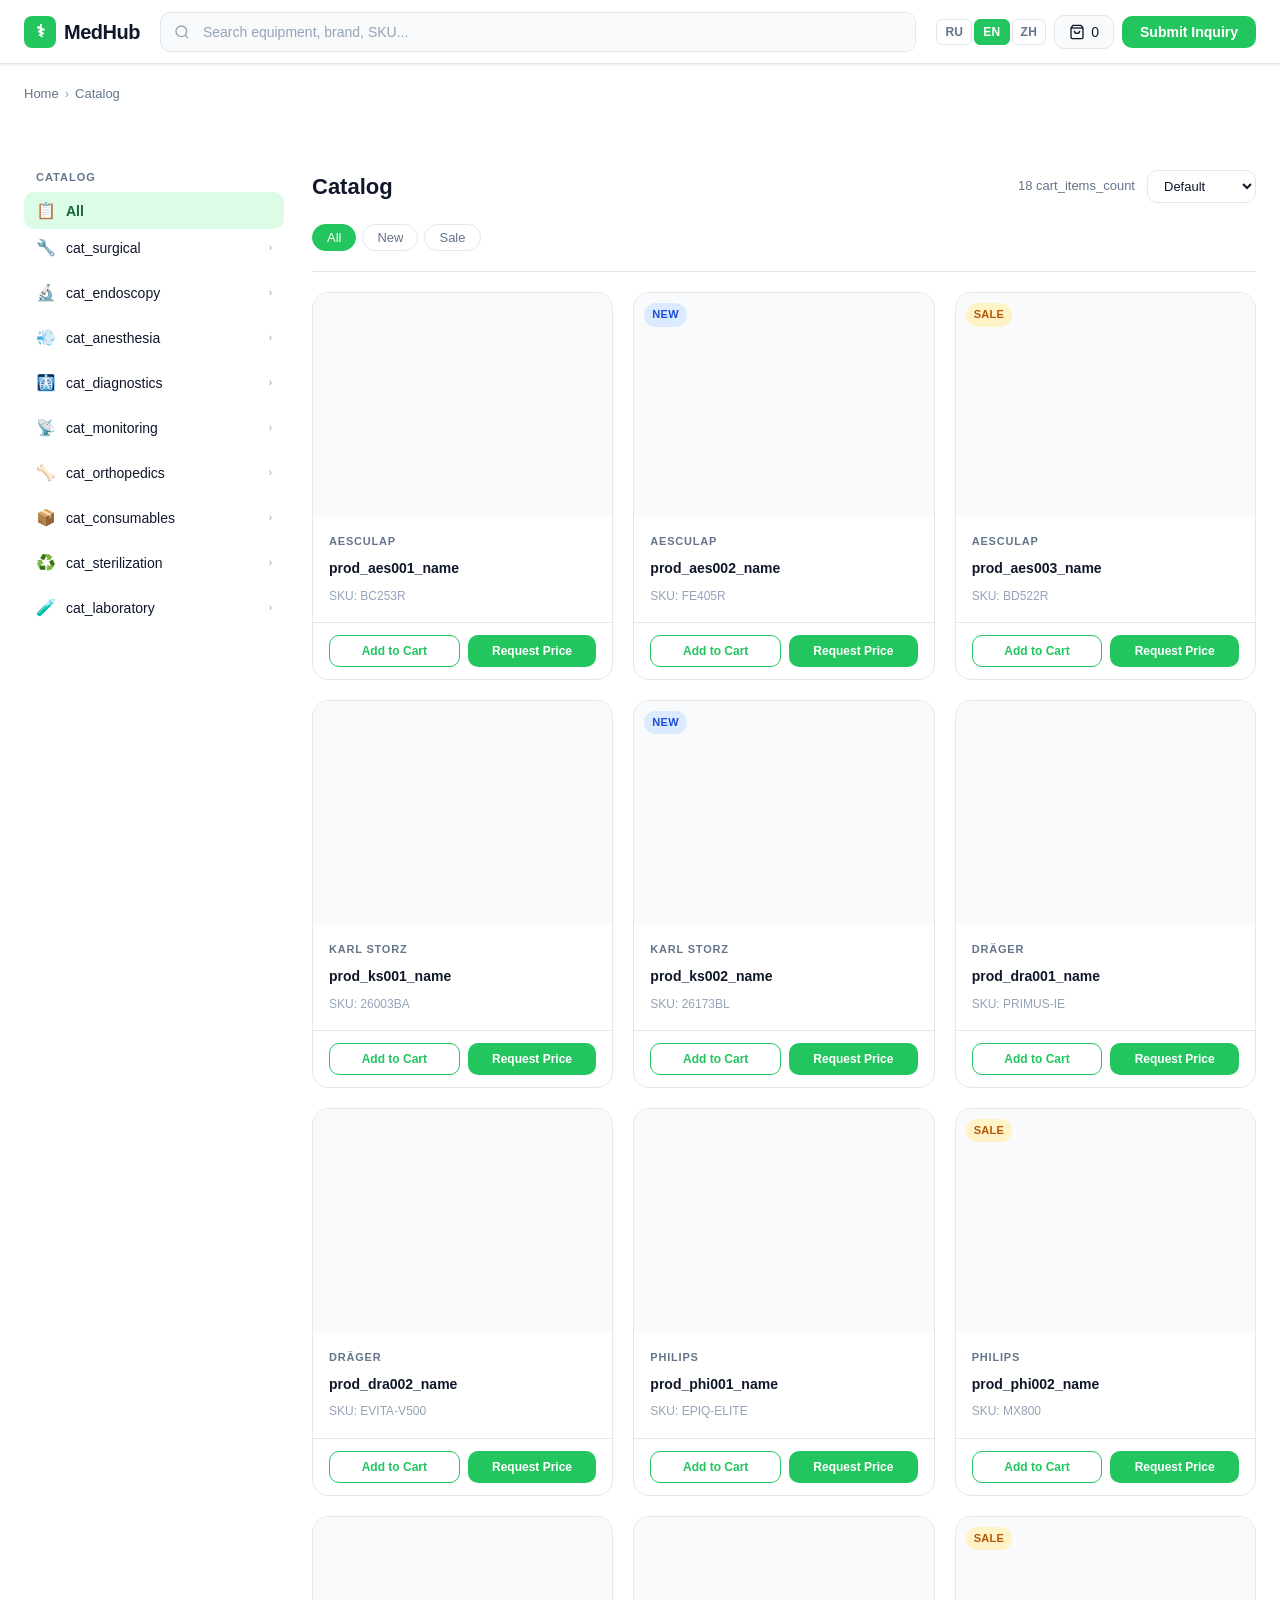
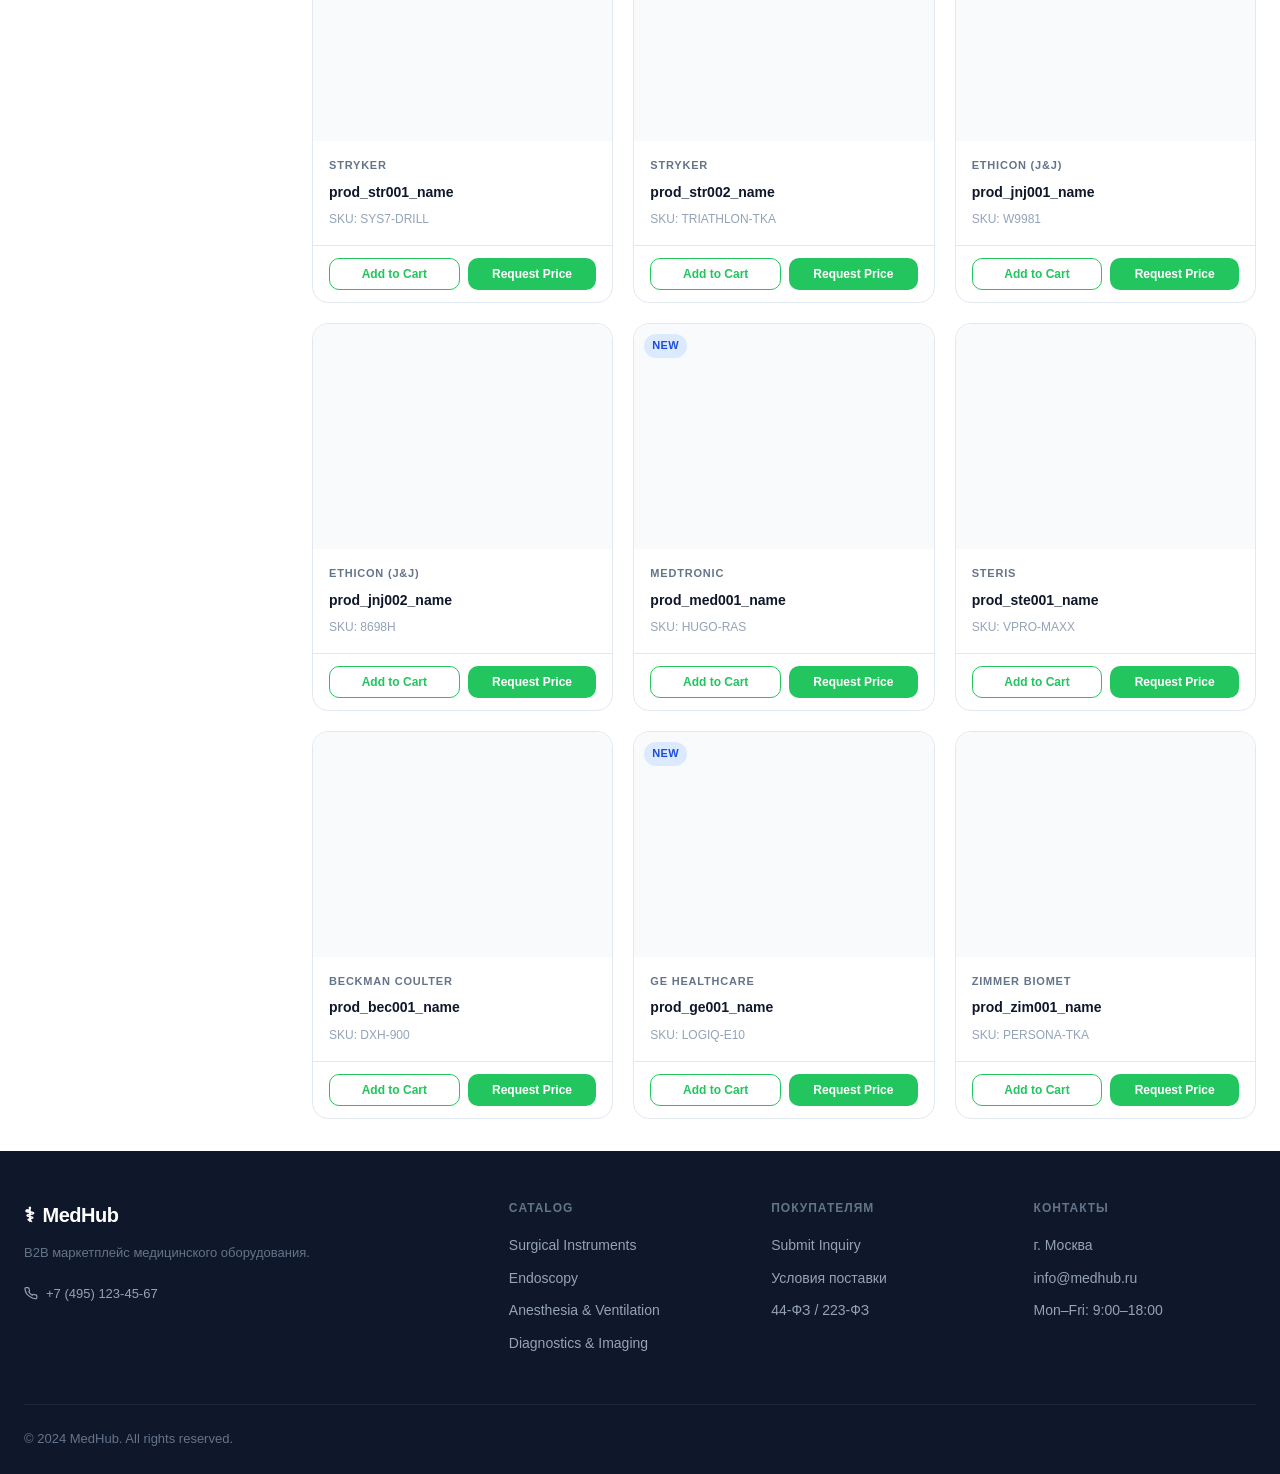
==== catalog.html @ f4dc8284 "MedHub v2" ====
<!DOCTYPE html>
<html lang="ru">
<head>
  <meta charset="UTF-8">
  <meta name="viewport" content="width=device-width, initial-scale=1.0">
  <title>Каталог медицинского оборудования — MedHub</title>
  <meta name="description" content="Полный каталог медицинского оборудования: хирургические инструменты, эндоскопы, аппараты ИВЛ, УЗИ, мониторы пациента. Бренды: Aesculap, Karl Storz, Philips, Dräger, Stryker.">
  <link rel="canonical" href="https://medhub.ru/catalog">
  <link rel="stylesheet" href="assets/css/main.css">
</head>
<body>

<!-- HEADER -->
<header class="header">
  <div class="header__inner">
    <a href="index.html" class="header__logo">
      <div class="header__logo-icon">⚕</div>
      MedHub
    </a>
    <div class="header__search">
      <svg class="header__search-icon" width="16" height="16" fill="none" stroke="currentColor" stroke-width="2" viewBox="0 0 24 24"><circle cx="11" cy="11" r="8"/><path d="m21 21-4.35-4.35"/></svg>
      <input class="header__search-input" type="search" id="catalog-search" data-i18n-placeholder="search_placeholder" placeholder="Поиск оборудования, бренда, артикула..." aria-label="Search">
    </div>
    <div class="header__actions">
      <div class="header__lang-switcher">
        <button class="lang-btn active" data-lang="ru">RU</button>
        <button class="lang-btn" data-lang="en">EN</button>
        <button class="lang-btn" data-lang="zh">ZH</button>
      </div>
      <button class="header__cart-btn" onclick="location.href='cart.html'">
        <svg width="16" height="16" fill="none" stroke="currentColor" stroke-width="2" viewBox="0 0 24 24"><path d="M6 2 3 6v14a2 2 0 0 0 2 2h14a2 2 0 0 0 2-2V6l-3-4z"/><line x1="3" x2="21" y1="6" y2="6"/><path d="M16 10a4 4 0 0 1-8 0"/></svg>
        <span class="cart-count-label">0</span>
        <span class="cart-badge hidden">0</span>
      </button>
      <button class="header__inquiry-btn" data-i18n="btn_inquiry" onclick="location.href='cart.html'">Оставить заявку</button>
    </div>
  </div>
</header>

<!-- BREADCRUMB -->
<div class="container" style="padding-top:20px;">
  <div class="product-page__breadcrumb">
    <a href="index.html" data-i18n="nav_home">Главная</a>
    <span class="product-page__breadcrumb-sep">›</span>
    <span id="breadcrumb-cat" data-i18n="nav_catalog">Каталог</span>
    <span class="product-page__breadcrumb-sep" id="breadcrumb-sub-sep" style="display:none;">›</span>
    <span id="breadcrumb-sub" style="display:none;"></span>
  </div>
</div>

<!-- CATALOG LAYOUT -->
<div class="container">
  <div class="catalog-layout">

    <!-- SIDEBAR -->
    <aside class="sidebar" aria-label="Categories">
      <div class="sidebar__section">
        <div class="sidebar__heading" data-i18n="nav_catalog">Каталог</div>
        <button class="sidebar__cat" data-cat="" id="sidebar-all">
          <div class="sidebar__cat-left">
            <span class="sidebar__cat-icon">📋</span>
            <span data-i18n="filter_all">Все</span>
          </div>
        </button>
        <div id="sidebar-cats"><!-- rendered by JS --></div>
      </div>
    </aside>

    <!-- MAIN CONTENT -->
    <main class="catalog-main">
      <div class="catalog-toolbar">
        <h1 class="catalog-toolbar__title" id="catalog-title" data-i18n="nav_catalog">Каталог</h1>
        <span class="catalog-toolbar__count" id="catalog-count"></span>
        <select class="sort-select" id="sort-select" aria-label="Sort">
          <option value="" data-i18n="sort_default">По умолчанию</option>
          <option value="name_asc" data-i18n="sort_name_asc">По названию А–Я</option>
          <option value="name_desc" data-i18n="sort_name_desc">По названию Я–А</option>
          <option value="brand" data-i18n="sort_brand">По бренду</option>
        </select>
      </div>

      <div class="catalog-filters" id="catalog-filters">
        <button class="filter-chip active" data-filter="" data-i18n="filter_all">Все</button>
        <button class="filter-chip" data-filter="isNew" data-i18n="filter_new">Новинки</button>
        <button class="filter-chip" data-filter="isSale" data-i18n="filter_sale">Акции</button>
      </div>

      <div class="product-grid" id="product-grid">
        <!-- rendered by JS -->
      </div>

      <div id="empty-state" class="hidden" style="text-align:center;padding:60px 20px;">
        <div style="font-size:48px;margin-bottom:16px;">🔍</div>
        <div style="font-size:18px;font-weight:700;margin-bottom:8px;">Ничего не найдено</div>
        <div style="color:var(--color-text-muted);">Попробуйте изменить фильтры или поисковый запрос</div>
      </div>
    </main>
  </div>
</div>

<!-- FOOTER -->
<footer class="footer">
  <div class="container">
    <div class="footer__inner">
      <div>
        <div class="footer__brand"><span>⚕</span> MedHub</div>
        <div class="footer__brand-desc">B2B маркетплейс медицинского оборудования.</div>
        <div class="footer__contact">
          <svg width="14" height="14" fill="none" stroke="currentColor" stroke-width="2" viewBox="0 0 24 24"><path d="M22 16.92v3a2 2 0 0 1-2.18 2 19.79 19.79 0 0 1-8.63-3.07A19.5 19.5 0 0 1 4.69 13.5a19.79 19.79 0 0 1-3.07-8.67A2 2 0 0 1 3.6 2.7h3a2 2 0 0 1 2 1.72 12.84 12.84 0 0 0 .7 2.81 2 2 0 0 1-.45 2.11L8.09 9.91a16 16 0 0 0 6 6l.85-.85a2 2 0 0 1 2.11-.45 12.84 12.84 0 0 0 2.81.7A2 2 0 0 1 22 16.92z"/></svg>
          <a href="tel:+74951234567">+7 (495) 123-45-67</a>
        </div>
      </div>
      <div>
        <div class="footer__col-title" data-i18n="footer_catalog">Каталог</div>
        <a href="catalog.html?category=surgical-instruments" class="footer__link" data-i18n="cat_surgical">Хирургические инструменты</a>
        <a href="catalog.html?category=endoscopy" class="footer__link" data-i18n="cat_endoscopy">Эндоскопия</a>
        <a href="catalog.html?category=anesthesia" class="footer__link" data-i18n="cat_anesthesia">Анестезия и ИВЛ</a>
        <a href="catalog.html?category=diagnostics" class="footer__link" data-i18n="cat_diagnostics">Диагностика</a>
      </div>
      <div>
        <div class="footer__col-title">Покупателям</div>
        <a href="cart.html" class="footer__link" data-i18n="btn_inquiry">Оставить заявку</a>
        <a href="#" class="footer__link">Условия поставки</a>
        <a href="#" class="footer__link">44-ФЗ / 223-ФЗ</a>
      </div>
      <div>
        <div class="footer__col-title">Контакты</div>
        <div class="footer__link">г. Москва</div>
        <div class="footer__link">info@medhub.ru</div>
        <div class="footer__link" data-i18n="footer_schedule">Пн–Пт: 9:00–18:00</div>
      </div>
    </div>
    <div class="footer__bottom">
      <span data-i18n="footer_company">© 2024 MedHub. Все права защищены.</span>
    </div>
  </div>
</footer>

<script src="assets/js/i18n.js"></script>
<script src="assets/js/cart.js"></script>
<script src="assets/js/data.js"></script>
<script src="assets/js/main.js"></script>
<script>
(async function() {
  await MedData.init();

  const params = new URLSearchParams(location.search);
  let activeCategory = params.get('category') || '';
  let activeSubcategory = params.get('subcategory') || '';
  let activeFilter = '';
  let activeSort = '';
  let searchQuery = params.get('search') || '';

  // Pre-fill search
  const searchInput = document.getElementById('catalog-search');
  if (searchQuery) searchInput.value = searchQuery;

  // Build sidebar
  function buildSidebar() {
    const cats = MedData.getCategories();
    const allBtn = document.getElementById('sidebar-all');
    allBtn.classList.toggle('active', !activeCategory);
    allBtn.onclick = () => { activeCategory = ''; activeSubcategory = ''; updateURL(); render(); buildSidebar(); };

    document.getElementById('sidebar-cats').innerHTML = cats.map(cat => {
      const isOpen = cat.slug === activeCategory;
      return `
        <div class="sidebar__section">
          <button class="sidebar__cat ${isOpen ? 'open active' : ''}" data-cat="${cat.slug}" onclick="toggleCat('${cat.slug}')">
            <div class="sidebar__cat-left">
              <span class="sidebar__cat-icon">${cat.icon}</span>
              <span>${I18n.t(cat.nameKey)}</span>
            </div>
            <span class="sidebar__cat-arrow">›</span>
          </button>
          <div class="sidebar__subcats ${isOpen ? 'open' : ''}">
            ${cat.subcategories.map(sub => `
              <button class="sidebar__subcat ${sub.slug === activeSubcategory ? 'active' : ''}"
                onclick="selectSubcat('${cat.slug}', '${sub.slug}')">
                ${I18n.t(sub.nameKey)}
              </button>
            `).join('')}
          </div>
        </div>`;
    }).join('');
  }

  window.toggleCat = function(catSlug) {
    if (activeCategory === catSlug) {
      activeCategory = '';
      activeSubcategory = '';
    } else {
      activeCategory = catSlug;
      activeSubcategory = '';
    }
    updateURL();
    render();
    buildSidebar();
    updateBreadcrumb();
  };

  window.selectSubcat = function(catSlug, subSlug) {
    activeCategory = catSlug;
    activeSubcategory = subSlug;
    updateURL();
    render();
    buildSidebar();
    updateBreadcrumb();
  };

  function updateURL() {
    const p = new URLSearchParams();
    if (activeCategory) p.set('category', activeCategory);
    if (activeSubcategory) p.set('subcategory', activeSubcategory);
    if (searchQuery) p.set('search', searchQuery);
    history.replaceState(null, '', `catalog.html${p.toString() ? '?' + p.toString() : ''}`);
  }

  function updateBreadcrumb() {
    const catEl = document.getElementById('breadcrumb-cat');
    const subEl = document.getElementById('breadcrumb-sub');
    const subSep = document.getElementById('breadcrumb-sub-sep');
    if (activeCategory) {
      const cat = MedData.getCategoryById(activeCategory);
      catEl.textContent = cat ? I18n.t(cat.nameKey) : activeCategory;
      if (activeSubcategory) {
        const sub = cat?.subcategories.find(s => s.slug === activeSubcategory);
        subEl.textContent = sub ? I18n.t(sub.nameKey) : activeSubcategory;
        subEl.style.display = '';
        subSep.style.display = '';
      } else {
        subEl.style.display = 'none';
        subSep.style.display = 'none';
      }
    } else {
      catEl.textContent = I18n.t('nav_catalog');
      subEl.style.display = 'none';
      subSep.style.display = 'none';
    }
  }

  function render() {
    const filters = {};
    if (activeCategory) filters.category = activeCategory;
    if (activeSubcategory) filters.subcategory = activeSubcategory;
    if (activeFilter === 'isNew') filters.isNew = true;
    if (activeFilter === 'isSale') filters.isSale = true;
    if (searchQuery) filters.search = searchQuery;
    if (activeSort) filters.sort = activeSort;

    // Update toolbar title
    const titleEl = document.getElementById('catalog-title');
    if (activeCategory) {
      const cat = MedData.getCategoryById(activeCategory);
      if (activeSubcategory && cat) {
        const sub = cat.subcategories.find(s => s.slug === activeSubcategory);
        titleEl.textContent = sub ? I18n.t(sub.nameKey) : I18n.t(cat.nameKey);
      } else {
        titleEl.textContent = cat ? I18n.t(cat.nameKey) : I18n.t('nav_catalog');
      }
    } else {
      titleEl.textContent = I18n.t('nav_catalog');
    }

    const products = MedData.getProducts(filters);
    const grid = document.getElementById('product-grid');
    const empty = document.getElementById('empty-state');
    const countEl = document.getElementById('catalog-count');

    countEl.textContent = `${products.length} ${I18n.t('cart_items_count')}`;

    if (products.length === 0) {
      grid.innerHTML = '';
      empty.classList.remove('hidden');
    } else {
      empty.classList.add('hidden');
      grid.innerHTML = products.map(p => renderProductCard(p)).join('');
    }
  }

  // Filter chips
  document.getElementById('catalog-filters').addEventListener('click', e => {
    const chip = e.target.closest('.filter-chip');
    if (!chip) return;
    document.querySelectorAll('.filter-chip').forEach(c => c.classList.remove('active'));
    chip.classList.add('active');
    activeFilter = chip.dataset.filter;
    render();
  });

  // Sort
  document.getElementById('sort-select').addEventListener('change', e => {
    activeSort = e.target.value;
    render();
  });

  // Search
  searchInput.addEventListener('input', () => {
    searchQuery = searchInput.value.trim();
    updateURL();
    render();
  });

  // Re-render on lang change
  document.addEventListener('langChange', () => {
    buildSidebar();
    render();
    updateBreadcrumb();
  });

  buildSidebar();
  updateBreadcrumb();
  render();
})();
</script>
</body>
</html>
---- assets/css/main.css ----
/* ============================
   MedHub — Design System
   ============================ */

:root {
  --color-bg: #ffffff;
  --color-bg-light: #f8fafc;
  --color-bg-dark: #f1f5f9;
  --color-border: #e2e8f0;
  --color-border-dark: #cbd5e1;
  --color-text: #0f172a;
  --color-text-muted: #64748b;
  --color-text-light: #94a3b8;
  --color-primary: #22c55e;
  --color-primary-hover: #16a34a;
  --color-primary-light: #dcfce7;
  --color-primary-text: #166534;
  --color-accent: #0ea5e9;
  --color-danger: #ef4444;
  --color-warning: #f59e0b;
  --color-success: #22c55e;
  --radius-sm: 6px;
  --radius-md: 10px;
  --radius-lg: 16px;
  --radius-xl: 24px;
  --shadow-sm: 0 1px 3px rgba(0,0,0,0.06), 0 1px 2px rgba(0,0,0,0.04);
  --shadow-md: 0 4px 12px rgba(0,0,0,0.08), 0 2px 4px rgba(0,0,0,0.04);
  --shadow-lg: 0 10px 40px rgba(0,0,0,0.10), 0 4px 12px rgba(0,0,0,0.05);
  --font: -apple-system, BlinkMacSystemFont, 'Segoe UI', 'PingFang SC', 'Microsoft YaHei', sans-serif;
  --header-h: 64px;
  --sidebar-w: 260px;
  --max-w: 1280px;
  --transition: 0.18s ease;
}

*, *::before, *::after { box-sizing: border-box; margin: 0; padding: 0; }

html { scroll-behavior: smooth; }

body {
  font-family: var(--font);
  background: var(--color-bg);
  color: var(--color-text);
  font-size: 15px;
  line-height: 1.6;
  -webkit-font-smoothing: antialiased;
}

a { color: inherit; text-decoration: none; }
img { display: block; max-width: 100%; }
button { cursor: pointer; font-family: var(--font); }
input, textarea, select { font-family: var(--font); }

/* ============================
   UTILITIES
   ============================ */
.container { max-width: var(--max-w); margin: 0 auto; padding: 0 24px; }
.sr-only { position: absolute; width: 1px; height: 1px; overflow: hidden; clip: rect(0,0,0,0); }
.hidden { display: none !important; }

/* ============================
   HEADER
   ============================ */
.header {
  position: sticky;
  top: 0;
  z-index: 100;
  background: #fff;
  border-bottom: 1px solid var(--color-border);
  height: var(--header-h);
  box-shadow: var(--shadow-sm);
}
.header__inner {
  display: flex;
  align-items: center;
  gap: 20px;
  height: 100%;
  max-width: var(--max-w);
  margin: 0 auto;
  padding: 0 24px;
}
.header__logo {
  display: flex;
  align-items: center;
  gap: 8px;
  font-size: 20px;
  font-weight: 800;
  letter-spacing: -0.5px;
  color: var(--color-text);
  white-space: nowrap;
  flex-shrink: 0;
}
.header__logo-icon {
  width: 32px;
  height: 32px;
  background: var(--color-primary);
  border-radius: 8px;
  display: flex;
  align-items: center;
  justify-content: center;
  color: white;
  font-size: 17px;
}
.header__search {
  flex: 1;
  position: relative;
}
.header__search-input {
  width: 100%;
  height: 40px;
  padding: 0 16px 0 42px;
  border: 1.5px solid var(--color-border);
  border-radius: 10px;
  font-size: 14px;
  background: var(--color-bg-light);
  color: var(--color-text);
  outline: none;
  transition: border-color var(--transition), box-shadow var(--transition);
}
.header__search-input::placeholder { color: var(--color-text-light); }
.header__search-input:focus {
  border-color: var(--color-primary);
  box-shadow: 0 0 0 3px rgba(34,197,94,0.12);
  background: #fff;
}
.header__search-icon {
  position: absolute;
  left: 14px;
  top: 50%;
  transform: translateY(-50%);
  color: var(--color-text-light);
  pointer-events: none;
}
.header__actions {
  display: flex;
  align-items: center;
  gap: 8px;
  flex-shrink: 0;
}
.header__lang-switcher {
  display: flex;
  gap: 2px;
}
.lang-btn {
  padding: 5px 8px;
  border: 1px solid var(--color-border);
  border-radius: 6px;
  background: transparent;
  font-size: 12px;
  font-weight: 600;
  color: var(--color-text-muted);
  transition: all var(--transition);
  letter-spacing: 0.3px;
}
.lang-btn:hover { border-color: var(--color-primary); color: var(--color-primary); }
.lang-btn.active {
  background: var(--color-primary);
  border-color: var(--color-primary);
  color: #fff;
}
.header__cart-btn {
  position: relative;
  display: flex;
  align-items: center;
  gap: 6px;
  padding: 8px 14px;
  background: var(--color-bg-light);
  border: 1.5px solid var(--color-border);
  border-radius: 10px;
  font-size: 14px;
  font-weight: 500;
  color: var(--color-text);
  transition: all var(--transition);
}
.header__cart-btn:hover {
  border-color: var(--color-primary);
  background: var(--color-primary-light);
}
.cart-badge {
  position: absolute;
  top: -6px;
  right: -6px;
  width: 18px;
  height: 18px;
  background: var(--color-primary);
  color: #fff;
  border-radius: 50%;
  font-size: 10px;
  font-weight: 700;
  display: flex;
  align-items: center;
  justify-content: center;
  border: 2px solid #fff;
}
.header__inquiry-btn {
  padding: 8px 18px;
  background: var(--color-primary);
  color: #fff;
  border: none;
  border-radius: 10px;
  font-size: 14px;
  font-weight: 600;
  transition: background var(--transition), transform 0.1s;
}
.header__inquiry-btn:hover { background: var(--color-primary-hover); }
.header__inquiry-btn:active { transform: scale(0.98); }

/* ============================
   BUTTONS
   ============================ */
.btn {
  display: inline-flex;
  align-items: center;
  justify-content: center;
  gap: 6px;
  padding: 10px 20px;
  border-radius: var(--radius-md);
  font-size: 14px;
  font-weight: 600;
  border: none;
  transition: all var(--transition);
  cursor: pointer;
  white-space: nowrap;
}
.btn:active { transform: scale(0.98); }
.btn-primary {
  background: var(--color-primary);
  color: #fff;
}
.btn-primary:hover { background: var(--color-primary-hover); }
.btn-outline {
  background: transparent;
  color: var(--color-primary);
  border: 1.5px solid var(--color-primary);
}
.btn-outline:hover { background: var(--color-primary-light); }
.btn-ghost {
  background: transparent;
  color: var(--color-text-muted);
  border: 1.5px solid var(--color-border);
}
.btn-ghost:hover { border-color: var(--color-border-dark); color: var(--color-text); }
.btn-danger {
  background: var(--color-danger);
  color: #fff;
}
.btn-danger:hover { background: #dc2626; }
.btn-sm { padding: 6px 12px; font-size: 13px; }
.btn-lg { padding: 14px 28px; font-size: 16px; }

/* ============================
   BADGES
   ============================ */
.badge {
  display: inline-flex;
  align-items: center;
  gap: 4px;
  padding: 3px 8px;
  border-radius: 20px;
  font-size: 11px;
  font-weight: 700;
  letter-spacing: 0.3px;
  text-transform: uppercase;
}
.badge-new { background: #dbeafe; color: #1d4ed8; }
.badge-sale { background: #fef3c7; color: #b45309; }
.badge-featured { background: var(--color-primary-light); color: var(--color-primary-text); }
.badge-in-stock { background: var(--color-primary-light); color: var(--color-primary-text); }

/* ============================
   PRODUCT CARD
   ============================ */
.product-card {
  background: #fff;
  border: 1.5px solid var(--color-border);
  border-radius: var(--radius-lg);
  overflow: hidden;
  transition: border-color var(--transition), box-shadow var(--transition), transform var(--transition);
  cursor: pointer;
  display: flex;
  flex-direction: column;
}
.product-card:hover {
  border-color: var(--color-primary);
  box-shadow: var(--shadow-md);
  transform: translateY(-2px);
}
.product-card__image {
  aspect-ratio: 4/3;
  overflow: hidden;
  background: var(--color-bg-light);
  position: relative;
}
.product-card__image img {
  width: 100%;
  height: 100%;
  object-fit: cover;
  transition: transform 0.3s ease;
}
.product-card:hover .product-card__image img { transform: scale(1.04); }
.product-card__badges {
  position: absolute;
  top: 10px;
  left: 10px;
  display: flex;
  gap: 4px;
  flex-wrap: wrap;
}
.product-card__body {
  padding: 16px;
  flex: 1;
  display: flex;
  flex-direction: column;
  gap: 8px;
}
.product-card__brand {
  font-size: 11px;
  font-weight: 700;
  letter-spacing: 0.8px;
  text-transform: uppercase;
  color: var(--color-text-muted);
}
.product-card__name {
  font-size: 14px;
  font-weight: 600;
  color: var(--color-text);
  line-height: 1.4;
  flex: 1;
}
.product-card__sku {
  font-size: 12px;
  color: var(--color-text-light);
}
.product-card__footer {
  padding: 12px 16px;
  border-top: 1px solid var(--color-border);
  display: flex;
  gap: 8px;
}
.product-card__footer .btn { flex: 1; font-size: 12px; padding: 8px 10px; }

/* ============================
   PRODUCT GRID
   ============================ */
.product-grid {
  display: grid;
  grid-template-columns: repeat(auto-fill, minmax(240px, 1fr));
  gap: 20px;
}
.product-grid--3 {
  grid-template-columns: repeat(3, 1fr);
}

/* ============================
   CATALOG LAYOUT
   ============================ */
.catalog-layout {
  display: flex;
  gap: 28px;
  align-items: flex-start;
  padding: 32px 0;
}

/* ============================
   SIDEBAR
   ============================ */
.sidebar {
  width: var(--sidebar-w);
  flex-shrink: 0;
  position: sticky;
  top: calc(var(--header-h) + 16px);
}
.sidebar__section {
  margin-bottom: 8px;
}
.sidebar__heading {
  font-size: 11px;
  font-weight: 700;
  letter-spacing: 1px;
  text-transform: uppercase;
  color: var(--color-text-muted);
  padding: 0 12px;
  margin-bottom: 6px;
}
.sidebar__cat {
  display: flex;
  align-items: center;
  gap: 10px;
  padding: 9px 12px;
  border-radius: var(--radius-md);
  cursor: pointer;
  transition: all var(--transition);
  font-size: 14px;
  font-weight: 500;
  color: var(--color-text);
  border: none;
  background: transparent;
  width: 100%;
  text-align: left;
  justify-content: space-between;
}
.sidebar__cat:hover { background: var(--color-bg-light); }
.sidebar__cat.active { background: var(--color-primary-light); color: var(--color-primary-text); font-weight: 600; }
.sidebar__cat-left { display: flex; align-items: center; gap: 10px; }
.sidebar__cat-icon { font-size: 16px; }
.sidebar__cat-arrow {
  font-size: 10px;
  color: var(--color-text-light);
  transition: transform var(--transition);
}
.sidebar__cat.open .sidebar__cat-arrow { transform: rotate(90deg); }
.sidebar__subcats {
  padding-left: 20px;
  display: none;
}
.sidebar__subcats.open { display: block; }
.sidebar__subcat {
  display: block;
  padding: 7px 12px;
  border-radius: var(--radius-sm);
  font-size: 13px;
  color: var(--color-text-muted);
  cursor: pointer;
  transition: all var(--transition);
  border: none;
  background: transparent;
  width: 100%;
  text-align: left;
}
.sidebar__subcat:hover { background: var(--color-bg-dark); color: var(--color-text); }
.sidebar__subcat.active { color: var(--color-primary-text); background: var(--color-primary-light); font-weight: 600; }

/* ============================
   CATALOG MAIN
   ============================ */
.catalog-main { flex: 1; min-width: 0; }
.catalog-toolbar {
  display: flex;
  align-items: center;
  gap: 12px;
  margin-bottom: 20px;
  flex-wrap: wrap;
}
.catalog-toolbar__title {
  font-size: 22px;
  font-weight: 700;
  flex: 1;
}
.catalog-toolbar__count {
  font-size: 13px;
  color: var(--color-text-muted);
}
.catalog-filters {
  display: flex;
  gap: 6px;
  flex-wrap: wrap;
  margin-bottom: 20px;
  padding-bottom: 20px;
  border-bottom: 1px solid var(--color-border);
}
.filter-chip {
  padding: 5px 14px;
  border-radius: 20px;
  border: 1.5px solid var(--color-border);
  font-size: 13px;
  font-weight: 500;
  cursor: pointer;
  background: transparent;
  color: var(--color-text-muted);
  transition: all var(--transition);
}
.filter-chip:hover { border-color: var(--color-primary); color: var(--color-primary); }
.filter-chip.active {
  background: var(--color-primary);
  border-color: var(--color-primary);
  color: #fff;
}
.sort-select {
  padding: 7px 12px;
  border: 1.5px solid var(--color-border);
  border-radius: var(--radius-md);
  font-size: 13px;
  color: var(--color-text);
  background: #fff;
  outline: none;
  cursor: pointer;
}
.sort-select:focus { border-color: var(--color-primary); }

/* ============================
   HERO SECTION
   ============================ */
.hero {
  background: linear-gradient(135deg, #0f172a 0%, #1e293b 50%, #0f2d1a 100%);
  color: #fff;
  padding: 80px 24px;
  position: relative;
  overflow: hidden;
}
.hero::before {
  content: '';
  position: absolute;
  inset: 0;
  background: radial-gradient(ellipse at 70% 50%, rgba(34,197,94,0.15) 0%, transparent 60%);
}
.hero__inner {
  position: relative;
  max-width: var(--max-w);
  margin: 0 auto;
}
.hero__tag {
  display: inline-flex;
  align-items: center;
  gap: 6px;
  background: rgba(34,197,94,0.15);
  border: 1px solid rgba(34,197,94,0.3);
  color: #86efac;
  padding: 5px 14px;
  border-radius: 20px;
  font-size: 12px;
  font-weight: 600;
  letter-spacing: 0.5px;
  text-transform: uppercase;
  margin-bottom: 20px;
}
.hero__title {
  font-size: clamp(28px, 4vw, 52px);
  font-weight: 800;
  line-height: 1.15;
  letter-spacing: -1px;
  margin-bottom: 20px;
  max-width: 700px;
}
.hero__title span { color: var(--color-primary); }
.hero__subtitle {
  font-size: 17px;
  color: #94a3b8;
  max-width: 580px;
  line-height: 1.6;
  margin-bottom: 36px;
}
.hero__actions { display: flex; gap: 12px; flex-wrap: wrap; }
.hero__stats {
  display: flex;
  gap: 40px;
  margin-top: 56px;
  padding-top: 32px;
  border-top: 1px solid rgba(255,255,255,0.1);
  flex-wrap: wrap;
}
.hero__stat-value {
  font-size: 28px;
  font-weight: 800;
  color: #fff;
}
.hero__stat-label {
  font-size: 13px;
  color: #64748b;
  margin-top: 2px;
}

/* ============================
   SECTION
   ============================ */
.section {
  padding: 64px 0;
}
.section--gray { background: var(--color-bg-light); }
.section__header {
  display: flex;
  align-items: center;
  justify-content: space-between;
  margin-bottom: 36px;
}
.section__title {
  font-size: 26px;
  font-weight: 800;
  letter-spacing: -0.5px;
}
.section__subtitle {
  font-size: 15px;
  color: var(--color-text-muted);
  margin-top: 6px;
}
.section__link {
  font-size: 14px;
  font-weight: 600;
  color: var(--color-primary);
  display: flex;
  align-items: center;
  gap: 4px;
}
.section__link:hover { color: var(--color-primary-hover); }

/* ============================
   CATEGORY GRID (homepage)
   ============================ */
.category-grid {
  display: grid;
  grid-template-columns: repeat(auto-fill, minmax(160px, 1fr));
  gap: 14px;
}
.category-card {
  background: #fff;
  border: 1.5px solid var(--color-border);
  border-radius: var(--radius-lg);
  padding: 20px 16px;
  text-align: center;
  cursor: pointer;
  transition: all var(--transition);
  display: flex;
  flex-direction: column;
  align-items: center;
  gap: 10px;
}
.category-card:hover {
  border-color: var(--color-primary);
  background: var(--color-primary-light);
  transform: translateY(-2px);
  box-shadow: var(--shadow-sm);
}
.category-card__icon { font-size: 30px; }
.category-card__name {
  font-size: 13px;
  font-weight: 600;
  color: var(--color-text);
  line-height: 1.3;
}

/* ============================
   BRANDS SECTION
   ============================ */
.brands-grid {
  display: flex;
  gap: 16px;
  flex-wrap: wrap;
  align-items: center;
  justify-content: center;
}
.brand-chip {
  padding: 10px 22px;
  background: #fff;
  border: 1.5px solid var(--color-border);
  border-radius: 10px;
  font-size: 14px;
  font-weight: 700;
  color: var(--color-text-muted);
  transition: all var(--transition);
}
.brand-chip:hover {
  border-color: var(--color-primary);
  color: var(--color-primary-text);
  background: var(--color-primary-light);
}

/* ============================
   WHY US SECTION
   ============================ */
.why-grid {
  display: grid;
  grid-template-columns: repeat(auto-fill, minmax(240px, 1fr));
  gap: 20px;
}
.why-card {
  background: #fff;
  border: 1.5px solid var(--color-border);
  border-radius: var(--radius-lg);
  padding: 28px 24px;
  transition: box-shadow var(--transition);
}
.why-card:hover { box-shadow: var(--shadow-md); }
.why-card__icon {
  width: 48px;
  height: 48px;
  background: var(--color-primary-light);
  border-radius: 12px;
  display: flex;
  align-items: center;
  justify-content: center;
  font-size: 22px;
  margin-bottom: 16px;
}
.why-card__title {
  font-size: 16px;
  font-weight: 700;
  margin-bottom: 8px;
}
.why-card__text {
  font-size: 14px;
  color: var(--color-text-muted);
  line-height: 1.6;
}

/* ============================
   PRODUCT PAGE
   ============================ */
.product-page { padding: 40px 0 80px; }
.product-page__breadcrumb {
  display: flex;
  align-items: center;
  gap: 6px;
  font-size: 13px;
  color: var(--color-text-muted);
  margin-bottom: 32px;
  flex-wrap: wrap;
}
.product-page__breadcrumb a:hover { color: var(--color-primary); }
.product-page__breadcrumb-sep { color: var(--color-text-light); }
.product-page__grid {
  display: grid;
  grid-template-columns: 1fr 1fr;
  gap: 48px;
  align-items: flex-start;
}
.product-gallery__main {
  aspect-ratio: 4/3;
  background: var(--color-bg-light);
  border-radius: var(--radius-xl);
  overflow: hidden;
  border: 1.5px solid var(--color-border);
  margin-bottom: 12px;
}
.product-gallery__main img {
  width: 100%;
  height: 100%;
  object-fit: cover;
}
.product-gallery__thumbs {
  display: flex;
  gap: 10px;
}
.product-gallery__thumb {
  width: 72px;
  height: 72px;
  border-radius: var(--radius-md);
  overflow: hidden;
  border: 2px solid var(--color-border);
  cursor: pointer;
  transition: border-color var(--transition);
}
.product-gallery__thumb:hover,
.product-gallery__thumb.active { border-color: var(--color-primary); }
.product-gallery__thumb img { width: 100%; height: 100%; object-fit: cover; }
.product-info__header {
  margin-bottom: 20px;
}
.product-info__brand {
  font-size: 12px;
  font-weight: 700;
  letter-spacing: 1px;
  text-transform: uppercase;
  color: var(--color-text-muted);
  margin-bottom: 8px;
}
.product-info__name {
  font-size: 26px;
  font-weight: 800;
  letter-spacing: -0.5px;
  line-height: 1.2;
  margin-bottom: 8px;
}
.product-info__sku {
  font-size: 13px;
  color: var(--color-text-muted);
}
.product-info__badges {
  display: flex;
  gap: 6px;
  margin: 16px 0;
  flex-wrap: wrap;
}
.product-info__desc {
  font-size: 15px;
  color: var(--color-text-muted);
  line-height: 1.7;
  margin-bottom: 24px;
  padding-bottom: 24px;
  border-bottom: 1px solid var(--color-border);
}
.product-info__actions {
  display: flex;
  gap: 12px;
  flex-wrap: wrap;
}
.product-info__actions .btn { flex: 1; min-width: 140px; }
.product-info__divider {
  border: none;
  border-top: 1px solid var(--color-border);
  margin: 24px 0;
}

/* Specs table */
.specs-table {
  width: 100%;
  border-collapse: collapse;
  margin-top: 8px;
}
.specs-table tr:not(:last-child) { border-bottom: 1px solid var(--color-border); }
.specs-table td {
  padding: 10px 0;
  font-size: 14px;
  vertical-align: top;
}
.specs-table td:first-child {
  color: var(--color-text-muted);
  width: 40%;
  padding-right: 12px;
}
.specs-table td:last-child { font-weight: 500; }

/* ============================
   CART PAGE
   ============================ */
.cart-page { padding: 48px 0 80px; }
.cart-page__title {
  font-size: 28px;
  font-weight: 800;
  letter-spacing: -0.5px;
  margin-bottom: 32px;
}
.cart-layout {
  display: grid;
  grid-template-columns: 1fr 380px;
  gap: 32px;
  align-items: flex-start;
}
.cart-item {
  display: flex;
  gap: 16px;
  padding: 20px;
  background: #fff;
  border: 1.5px solid var(--color-border);
  border-radius: var(--radius-lg);
  align-items: center;
  transition: border-color var(--transition);
}
.cart-item:not(:last-child) { margin-bottom: 12px; }
.cart-item:hover { border-color: var(--color-border-dark); }
.cart-item__img {
  width: 80px;
  height: 80px;
  border-radius: var(--radius-md);
  object-fit: cover;
  background: var(--color-bg-light);
  flex-shrink: 0;
}
.cart-item__body { flex: 1; min-width: 0; }
.cart-item__brand {
  font-size: 11px;
  font-weight: 700;
  letter-spacing: 0.8px;
  text-transform: uppercase;
  color: var(--color-text-muted);
  margin-bottom: 4px;
}
.cart-item__name {
  font-size: 14px;
  font-weight: 600;
  line-height: 1.4;
  margin-bottom: 4px;
}
.cart-item__sku { font-size: 12px; color: var(--color-text-light); }
.cart-item__qty {
  display: flex;
  align-items: center;
  gap: 8px;
  margin-top: 10px;
}
.qty-btn {
  width: 28px;
  height: 28px;
  border: 1.5px solid var(--color-border);
  border-radius: 6px;
  background: #fff;
  font-size: 16px;
  display: flex;
  align-items: center;
  justify-content: center;
  cursor: pointer;
  transition: all var(--transition);
  color: var(--color-text);
}
.qty-btn:hover { border-color: var(--color-primary); color: var(--color-primary); }
.qty-value { font-size: 14px; font-weight: 600; min-width: 20px; text-align: center; }
.cart-item__remove {
  background: none;
  border: none;
  color: var(--color-text-light);
  cursor: pointer;
  padding: 6px;
  border-radius: 6px;
  transition: color var(--transition), background var(--transition);
  flex-shrink: 0;
}
.cart-item__remove:hover { color: var(--color-danger); background: #fef2f2; }
.cart-empty {
  text-align: center;
  padding: 80px 20px;
}
.cart-empty__icon { font-size: 64px; margin-bottom: 20px; }
.cart-empty__title { font-size: 22px; font-weight: 700; margin-bottom: 8px; }
.cart-empty__sub { font-size: 15px; color: var(--color-text-muted); margin-bottom: 24px; }

/* Inquiry form panel */
.inquiry-panel {
  background: #fff;
  border: 1.5px solid var(--color-border);
  border-radius: var(--radius-xl);
  padding: 28px;
  position: sticky;
  top: calc(var(--header-h) + 16px);
}
.inquiry-panel__title {
  font-size: 18px;
  font-weight: 800;
  margin-bottom: 4px;
}
.inquiry-panel__sub {
  font-size: 13px;
  color: var(--color-text-muted);
  margin-bottom: 20px;
}

/* ============================
   FORM
   ============================ */
.form-group { margin-bottom: 16px; }
.form-label {
  display: block;
  font-size: 13px;
  font-weight: 600;
  color: var(--color-text);
  margin-bottom: 6px;
}
.form-label span { color: var(--color-danger); }
.form-input,
.form-textarea,
.form-select {
  width: 100%;
  padding: 10px 14px;
  border: 1.5px solid var(--color-border);
  border-radius: var(--radius-md);
  font-size: 14px;
  color: var(--color-text);
  background: var(--color-bg-light);
  outline: none;
  transition: border-color var(--transition), box-shadow var(--transition);
}
.form-input::placeholder,
.form-textarea::placeholder { color: var(--color-text-light); }
.form-input:focus,
.form-textarea:focus,
.form-select:focus {
  border-color: var(--color-primary);
  box-shadow: 0 0 0 3px rgba(34,197,94,0.12);
  background: #fff;
}
.form-textarea { resize: vertical; min-height: 100px; }
.form-error { font-size: 12px; color: var(--color-danger); margin-top: 4px; }
.form-success-msg {
  display: flex;
  align-items: center;
  gap: 10px;
  padding: 14px 16px;
  background: var(--color-primary-light);
  border: 1px solid rgba(34,197,94,0.3);
  border-radius: var(--radius-md);
  font-size: 14px;
  color: var(--color-primary-text);
  font-weight: 500;
}

/* ============================
   FOOTER
   ============================ */
.footer {
  background: var(--color-text);
  color: #fff;
  padding: 48px 0 24px;
}
.footer__inner {
  display: grid;
  grid-template-columns: 2fr 1fr 1fr 1fr;
  gap: 40px;
  margin-bottom: 40px;
}
.footer__brand {
  font-size: 20px;
  font-weight: 800;
  letter-spacing: -0.5px;
  color: #fff;
  margin-bottom: 12px;
  display: flex;
  align-items: center;
  gap: 8px;
}
.footer__brand-desc {
  font-size: 13px;
  color: #64748b;
  line-height: 1.6;
  margin-bottom: 20px;
}
.footer__contact {
  font-size: 13px;
  color: #94a3b8;
  display: flex;
  align-items: flex-start;
  gap: 8px;
  margin-bottom: 8px;
}
.footer__contact svg { flex-shrink: 0; margin-top: 2px; }
.footer__col-title {
  font-size: 12px;
  font-weight: 700;
  letter-spacing: 1px;
  text-transform: uppercase;
  color: #64748b;
  margin-bottom: 16px;
}
.footer__link {
  display: block;
  font-size: 14px;
  color: #94a3b8;
  margin-bottom: 10px;
  transition: color var(--transition);
}
.footer__link:hover { color: var(--color-primary); }
.footer__bottom {
  border-top: 1px solid #1e293b;
  padding-top: 24px;
  display: flex;
  align-items: center;
  justify-content: space-between;
  font-size: 13px;
  color: #64748b;
  flex-wrap: wrap;
  gap: 12px;
}

/* ============================
   ADMIN PANEL
   ============================ */
.admin-layout {
  display: flex;
  min-height: 100vh;
  background: var(--color-bg-light);
}
.admin-sidebar {
  width: 240px;
  background: var(--color-text);
  color: #fff;
  display: flex;
  flex-direction: column;
  flex-shrink: 0;
  position: fixed;
  top: 0;
  bottom: 0;
  overflow-y: auto;
}
.admin-sidebar__logo {
  display: flex;
  align-items: center;
  gap: 10px;
  padding: 20px 20px 16px;
  font-size: 18px;
  font-weight: 800;
  border-bottom: 1px solid #1e293b;
  margin-bottom: 12px;
}
.admin-sidebar__tag {
  font-size: 10px;
  font-weight: 700;
  letter-spacing: 1px;
  background: var(--color-primary);
  color: #fff;
  padding: 2px 7px;
  border-radius: 4px;
  text-transform: uppercase;
}
.admin-nav__item {
  display: flex;
  align-items: center;
  gap: 10px;
  padding: 11px 20px;
  font-size: 14px;
  font-weight: 500;
  color: #94a3b8;
  cursor: pointer;
  transition: all var(--transition);
  border: none;
  background: none;
  width: 100%;
  text-align: left;
  border-radius: 0;
}
.admin-nav__item:hover { color: #fff; background: rgba(255,255,255,0.05); }
.admin-nav__item.active { color: #fff; background: rgba(34,197,94,0.15); border-left: 3px solid var(--color-primary); }
.admin-nav__item svg { flex-shrink: 0; }
.admin-main {
  margin-left: 240px;
  flex: 1;
  padding: 32px;
  min-width: 0;
}
.admin-header {
  display: flex;
  align-items: center;
  justify-content: space-between;
  margin-bottom: 28px;
  gap: 16px;
}
.admin-header__title {
  font-size: 22px;
  font-weight: 800;
}
.admin-stats {
  display: grid;
  grid-template-columns: repeat(3, 1fr);
  gap: 16px;
  margin-bottom: 28px;
}
.admin-stat {
  background: #fff;
  border: 1.5px solid var(--color-border);
  border-radius: var(--radius-lg);
  padding: 24px;
}
.admin-stat__value {
  font-size: 32px;
  font-weight: 800;
  color: var(--color-primary);
}
.admin-stat__label {
  font-size: 13px;
  color: var(--color-text-muted);
  margin-top: 4px;
}
.admin-card {
  background: #fff;
  border: 1.5px solid var(--color-border);
  border-radius: var(--radius-lg);
  overflow: hidden;
}
.admin-card__header {
  display: flex;
  align-items: center;
  justify-content: space-between;
  padding: 20px 24px;
  border-bottom: 1px solid var(--color-border);
}
.admin-card__title { font-size: 16px; font-weight: 700; }
.admin-table {
  width: 100%;
  border-collapse: collapse;
}
.admin-table th {
  padding: 12px 16px;
  font-size: 12px;
  font-weight: 700;
  letter-spacing: 0.5px;
  text-transform: uppercase;
  color: var(--color-text-muted);
  background: var(--color-bg-light);
  border-bottom: 1px solid var(--color-border);
  text-align: left;
}
.admin-table td {
  padding: 14px 16px;
  font-size: 14px;
  border-bottom: 1px solid var(--color-border);
  vertical-align: middle;
}
.admin-table tr:last-child td { border-bottom: none; }
.admin-table tr:hover td { background: var(--color-bg-light); }
.admin-table .td-name { font-weight: 600; }
.admin-table .td-brand { color: var(--color-text-muted); font-size: 12px; text-transform: uppercase; letter-spacing: 0.5px; }
.admin-table__actions { display: flex; gap: 6px; }

/* Status badges */
.status-badge {
  display: inline-flex;
  align-items: center;
  gap: 4px;
  padding: 3px 10px;
  border-radius: 20px;
  font-size: 12px;
  font-weight: 600;
}
.status-new { background: #dbeafe; color: #1d4ed8; }
.status-processing { background: #fef3c7; color: #b45309; }
.status-done { background: var(--color-primary-light); color: var(--color-primary-text); }

/* Modal */
.modal-backdrop {
  position: fixed;
  inset: 0;
  background: rgba(0,0,0,0.5);
  z-index: 1000;
  display: flex;
  align-items: center;
  justify-content: center;
  padding: 16px;
  backdrop-filter: blur(4px);
}
.modal {
  background: #fff;
  border-radius: var(--radius-xl);
  width: 100%;
  max-width: 600px;
  max-height: 90vh;
  overflow-y: auto;
  box-shadow: var(--shadow-lg);
}
.modal__header {
  display: flex;
  align-items: center;
  justify-content: space-between;
  padding: 24px 24px 20px;
  border-bottom: 1px solid var(--color-border);
  position: sticky;
  top: 0;
  background: #fff;
  z-index: 1;
}
.modal__title { font-size: 18px; font-weight: 800; }
.modal__close {
  width: 32px;
  height: 32px;
  border: 1.5px solid var(--color-border);
  border-radius: 8px;
  background: transparent;
  display: flex;
  align-items: center;
  justify-content: center;
  cursor: pointer;
  color: var(--color-text-muted);
  font-size: 16px;
  transition: all var(--transition);
}
.modal__close:hover { border-color: var(--color-danger); color: var(--color-danger); }
.modal__body { padding: 24px; }
.modal__footer {
  display: flex;
  gap: 10px;
  justify-content: flex-end;
  padding: 16px 24px;
  border-top: 1px solid var(--color-border);
  background: var(--color-bg-light);
}

/* Admin login */
.admin-login-page {
  min-height: 100vh;
  display: flex;
  align-items: center;
  justify-content: center;
  background: var(--color-bg-light);
  padding: 20px;
}
.admin-login-card {
  background: #fff;
  border: 1.5px solid var(--color-border);
  border-radius: var(--radius-xl);
  padding: 40px;
  width: 100%;
  max-width: 380px;
  box-shadow: var(--shadow-lg);
}
.admin-login-logo {
  text-align: center;
  margin-bottom: 28px;
}
.admin-login-logo__icon {
  width: 52px;
  height: 52px;
  background: var(--color-primary);
  border-radius: 14px;
  display: flex;
  align-items: center;
  justify-content: center;
  font-size: 24px;
  margin: 0 auto 12px;
}
.admin-login-logo__title {
  font-size: 20px;
  font-weight: 800;
}
.admin-login-logo__sub {
  font-size: 13px;
  color: var(--color-text-muted);
  margin-top: 4px;
}
.admin-login__error {
  background: #fef2f2;
  border: 1px solid #fecaca;
  border-radius: var(--radius-md);
  padding: 12px 14px;
  font-size: 13px;
  color: var(--color-danger);
  margin-bottom: 16px;
}

/* ============================
   PAGINATION
   ============================ */
.pagination {
  display: flex;
  gap: 4px;
  justify-content: center;
  margin-top: 40px;
}
.page-btn {
  width: 36px;
  height: 36px;
  display: flex;
  align-items: center;
  justify-content: center;
  border: 1.5px solid var(--color-border);
  border-radius: var(--radius-sm);
  font-size: 14px;
  font-weight: 500;
  cursor: pointer;
  background: #fff;
  color: var(--color-text);
  transition: all var(--transition);
}
.page-btn:hover { border-color: var(--color-primary); color: var(--color-primary); }
.page-btn.active {
  background: var(--color-primary);
  border-color: var(--color-primary);
  color: #fff;
}

/* ============================
   TABS (product page)
   ============================ */
.tabs { display: flex; gap: 4px; border-bottom: 2px solid var(--color-border); margin-bottom: 24px; }
.tab-btn {
  padding: 10px 18px;
  font-size: 14px;
  font-weight: 600;
  color: var(--color-text-muted);
  background: none;
  border: none;
  cursor: pointer;
  border-bottom: 2px solid transparent;
  margin-bottom: -2px;
  transition: all var(--transition);
}
.tab-btn:hover { color: var(--color-text); }
.tab-btn.active { color: var(--color-primary-text); border-bottom-color: var(--color-primary); }
.tab-pane { display: none; }
.tab-pane.active { display: block; }

/* ============================
   TOAST NOTIFICATION
   ============================ */
.toast-container {
  position: fixed;
  bottom: 24px;
  right: 24px;
  z-index: 9999;
  display: flex;
  flex-direction: column;
  gap: 10px;
}
.toast {
  display: flex;
  align-items: center;
  gap: 12px;
  padding: 14px 18px;
  border-radius: var(--radius-md);
  background: var(--color-text);
  color: #fff;
  font-size: 14px;
  font-weight: 500;
  box-shadow: var(--shadow-lg);
  animation: toastIn 0.3s ease;
  max-width: 320px;
}
.toast--success { background: var(--color-primary-text); }
.toast--error { background: var(--color-danger); }
@keyframes toastIn {
  from { transform: translateX(100%); opacity: 0; }
  to { transform: translateX(0); opacity: 1; }
}

/* ============================
   PROMO BANNER
   ============================ */
.promo-banner {
  background: linear-gradient(90deg, var(--color-primary) 0%, #16a34a 100%);
  color: #fff;
  padding: 14px 24px;
  text-align: center;
  font-size: 14px;
  font-weight: 500;
}
.promo-banner a { color: #fff; text-decoration: underline; }

/* ============================
   RESPONSIVE
   ============================ */
@media (max-width: 1024px) {
  .footer__inner { grid-template-columns: 1fr 1fr; }
  .product-page__grid { grid-template-columns: 1fr; }
  .cart-layout { grid-template-columns: 1fr; }
  .inquiry-panel { position: static; }
  .admin-stats { grid-template-columns: 1fr 1fr; }
}
@media (max-width: 768px) {
  :root { --header-h: 56px; }
  .header__search { display: none; }
  .catalog-layout { flex-direction: column; }
  .sidebar { width: 100%; position: static; }
  .product-grid { grid-template-columns: repeat(2, 1fr); }
  .hero { padding: 48px 20px; }
  .hero__stats { gap: 24px; }
  .footer__inner { grid-template-columns: 1fr; }
  .admin-sidebar { position: static; width: 100%; }
  .admin-layout { flex-direction: column; }
  .admin-main { margin-left: 0; padding: 20px 16px; }
  .admin-stats { grid-template-columns: 1fr; }
}
@media (max-width: 480px) {
  .product-grid { grid-template-columns: 1fr; }
  .header__inquiry-btn { display: none; }
  .category-grid { grid-template-columns: repeat(2, 1fr); }
}
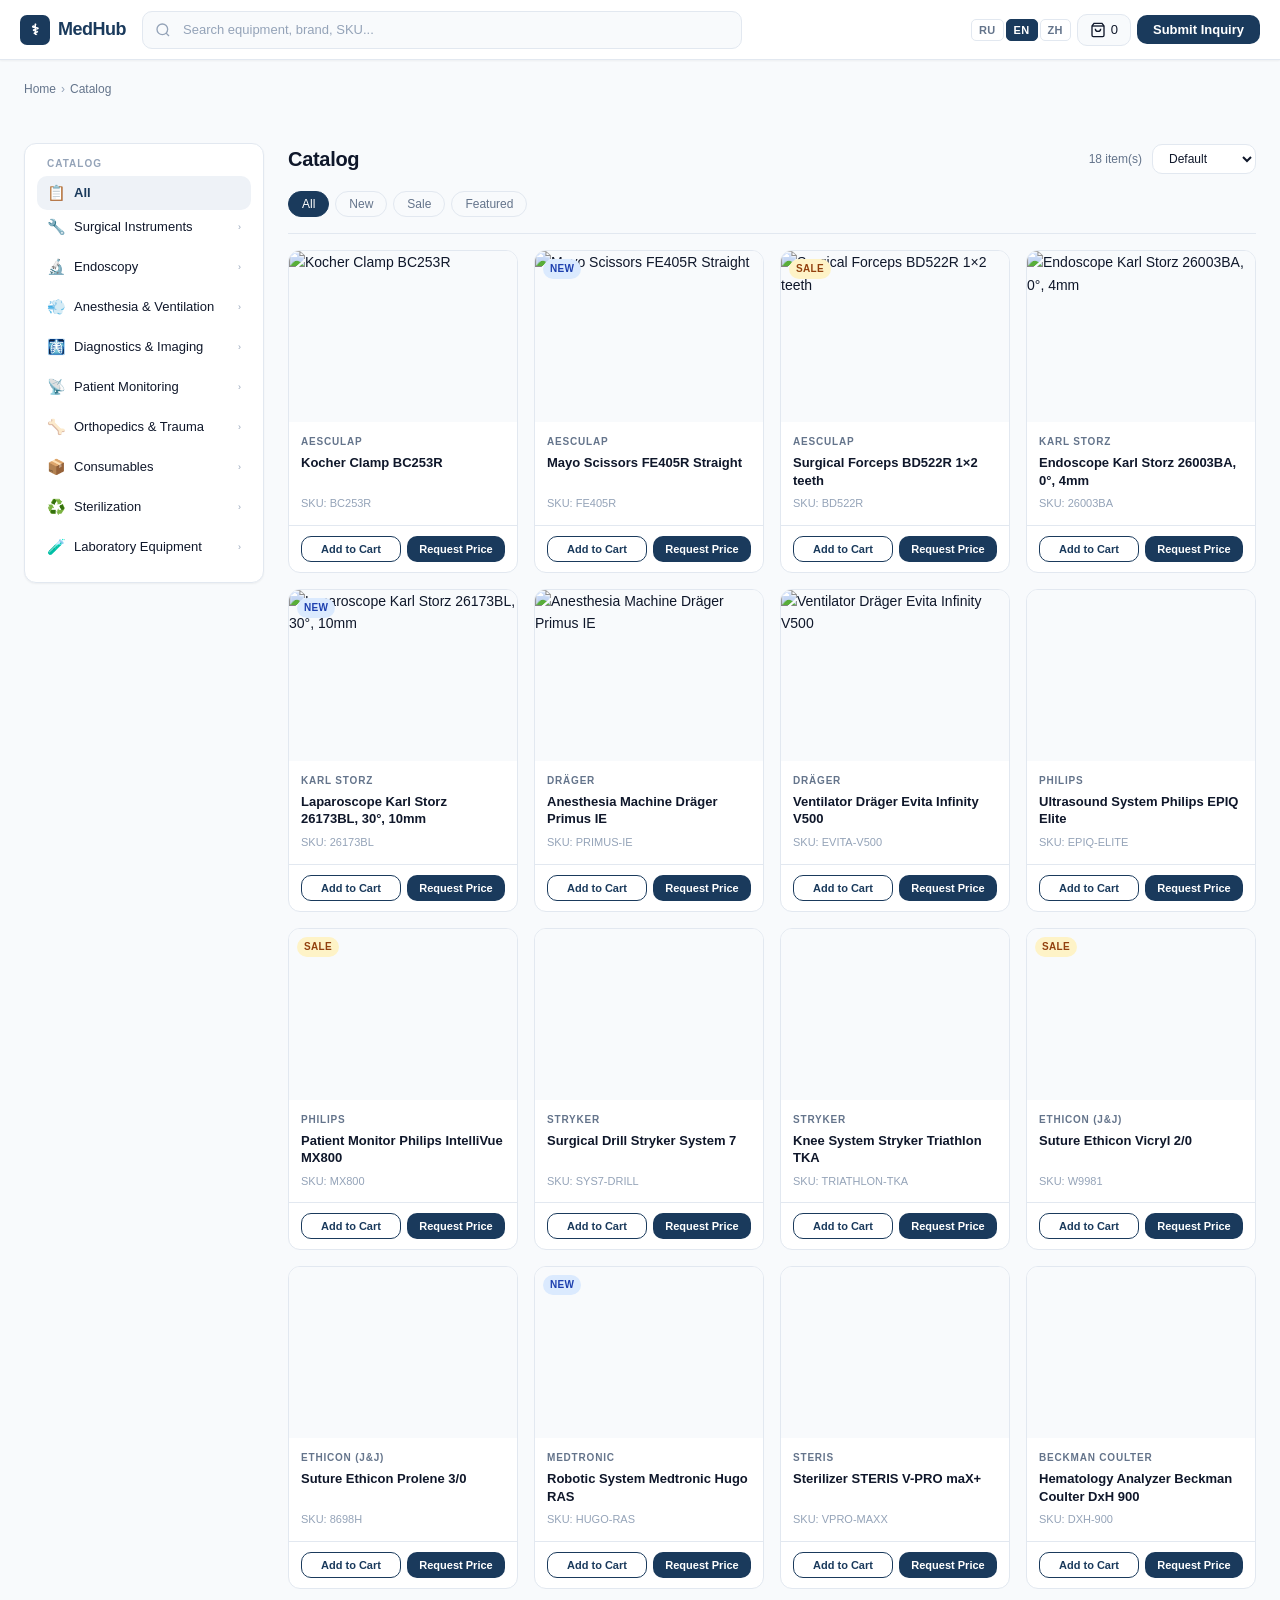
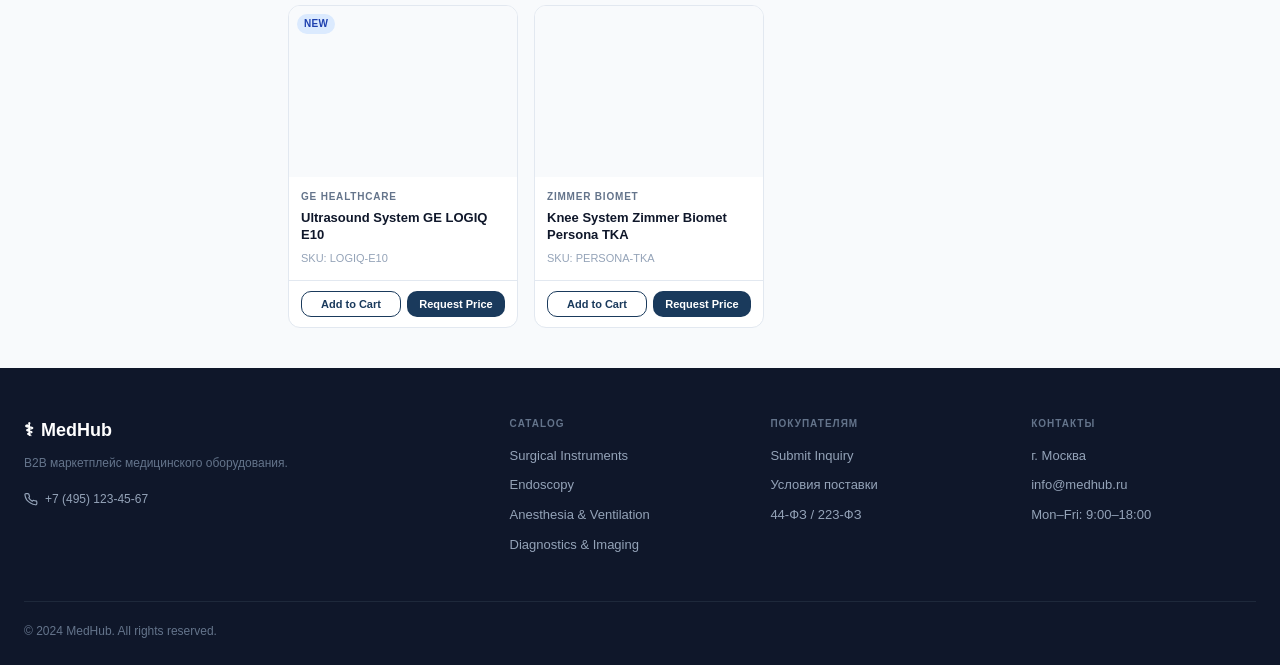
==== commit 8c98cf07: "fix layout" ====
--- a/catalog.html
+++ b/catalog.html
@@ -7,6 +7,10 @@
   <meta name="description" content="Полный каталог медицинского оборудования: хирургические инструменты, эндоскопы, аппараты ИВЛ, УЗИ, мониторы пациента. Бренды: Aesculap, Karl Storz, Philips, Dräger, Stryker.">
   <link rel="canonical" href="https://medhub.ru/catalog">
   <link rel="stylesheet" href="assets/css/main.css">
+  <style>
+    .catalog-layout { padding: 20px 0 40px; }
+    .sidebar { background:#fff; border:1px solid var(--color-border); border-radius: var(--radius-lg); padding: 12px; box-shadow: var(--shadow-xs); }
+  </style>
 </head>
 <body>
 
@@ -37,6 +41,9 @@
   </div>
 </header>
 
+<!-- PAGE BG -->
+<div style="background:var(--color-bg-light);min-height:calc(100vh - var(--header-h));">
+
 <!-- BREADCRUMB -->
 <div class="container" style="padding-top:20px;">
   <div class="product-page__breadcrumb">
@@ -83,6 +90,7 @@
         <button class="filter-chip active" data-filter="" data-i18n="filter_all">Все</button>
         <button class="filter-chip" data-filter="isNew" data-i18n="filter_new">Новинки</button>
         <button class="filter-chip" data-filter="isSale" data-i18n="filter_sale">Акции</button>
+        <button class="filter-chip" data-filter="isFeatured" data-i18n="label_featured">Рекомендуемые</button>
       </div>
 
       <div class="product-grid" id="product-grid">
@@ -245,6 +253,7 @@
     if (activeSubcategory) filters.subcategory = activeSubcategory;
     if (activeFilter === 'isNew') filters.isNew = true;
     if (activeFilter === 'isSale') filters.isSale = true;
+    if (activeFilter === 'isFeatured') filters.isFeatured = true;
     if (searchQuery) filters.search = searchQuery;
     if (activeSort) filters.sort = activeSort;
 
@@ -301,6 +310,17 @@
     render();
   });
 
+  // Handle filter param from index page
+  const filterParam = params.get('filter');
+  if (filterParam === 'isNew') activeFilter = 'isNew';
+  if (filterParam === 'isSale') activeFilter = 'isSale';
+  if (filterParam === 'featured') activeFilter = 'isFeatured';
+  if (filterParam) {
+    document.querySelectorAll('.filter-chip').forEach(c => {
+      c.classList.toggle('active', c.dataset.filter === activeFilter);
+    });
+  }
+
   // Re-render on lang change
   document.addEventListener('langChange', () => {
     buildSidebar();
@@ -313,5 +333,6 @@
   render();
 })();
 </script>
+</div><!-- /page bg -->
 </body>
 </html>
--- a/assets/css/main.css
+++ b/assets/css/main.css
@@ -1,51 +1,79 @@
 /* ============================
-   MedHub — Design System
+   MedHub — Design System v2
+   Brand: #1a3a5c (navy)
+   Accent: #22c55e (green CTAs)
+   Background: #ffffff everywhere
    ============================ */
 
 :root {
+  /* Brand */
+  --color-brand: #1a3a5c;
+  --color-brand-hover: #152d47;
+  --color-brand-light: #eef2f7;
+  --color-brand-border: #c8d9e8;
+
+  /* Green accent (add-to-cart, positive actions) */
+  --color-green: #22c55e;
+  --color-green-hover: #16a34a;
+  --color-green-light: #dcfce7;
+  --color-green-text: #166534;
+
+  /* Backgrounds */
   --color-bg: #ffffff;
   --color-bg-light: #f8fafc;
-  --color-bg-dark: #f1f5f9;
+  --color-bg-mid: #f1f5f9;
+
+  /* Borders */
   --color-border: #e2e8f0;
   --color-border-dark: #cbd5e1;
+
+  /* Text */
   --color-text: #0f172a;
   --color-text-muted: #64748b;
   --color-text-light: #94a3b8;
-  --color-primary: #22c55e;
-  --color-primary-hover: #16a34a;
-  --color-primary-light: #dcfce7;
-  --color-primary-text: #166534;
-  --color-accent: #0ea5e9;
+
+  /* Semantic */
   --color-danger: #ef4444;
   --color-warning: #f59e0b;
   --color-success: #22c55e;
+
+  /* Aliases for backwards compat with older pages */
+  --color-primary: #1a3a5c;
+  --color-primary-hover: #152d47;
+  --color-primary-light: #eef2f7;
+  --color-primary-text: #1a3a5c;
+
+  /* Radius */
   --radius-sm: 6px;
   --radius-md: 10px;
-  --radius-lg: 16px;
-  --radius-xl: 24px;
-  --shadow-sm: 0 1px 3px rgba(0,0,0,0.06), 0 1px 2px rgba(0,0,0,0.04);
-  --shadow-md: 0 4px 12px rgba(0,0,0,0.08), 0 2px 4px rgba(0,0,0,0.04);
-  --shadow-lg: 0 10px 40px rgba(0,0,0,0.10), 0 4px 12px rgba(0,0,0,0.05);
+  --radius-lg: 12px;
+  --radius-xl: 16px;
+
+  /* Shadows */
+  --shadow-xs: 0 1px 2px rgba(0,0,0,0.05);
+  --shadow-sm: 0 1px 4px rgba(0,0,0,0.06), 0 1px 3px rgba(0,0,0,0.04);
+  --shadow-md: 0 4px 12px rgba(0,0,0,0.08);
+  --shadow-lg: 0 12px 32px rgba(0,0,0,0.10);
+
+  /* Layout */
+  --header-h: 60px;
+  --sidebar-w: 256px;
+  --right-w: 272px;
+  --max-w: 1440px;
   --font: -apple-system, BlinkMacSystemFont, 'Segoe UI', 'PingFang SC', 'Microsoft YaHei', sans-serif;
-  --header-h: 64px;
-  --sidebar-w: 260px;
-  --max-w: 1280px;
-  --transition: 0.18s ease;
+  --transition: 0.15s ease;
 }
 
 *, *::before, *::after { box-sizing: border-box; margin: 0; padding: 0; }
-
 html { scroll-behavior: smooth; }
-
 body {
   font-family: var(--font);
   background: var(--color-bg);
   color: var(--color-text);
-  font-size: 15px;
+  font-size: 14px;
   line-height: 1.6;
   -webkit-font-smoothing: antialiased;
 }
-
 a { color: inherit; text-decoration: none; }
 img { display: block; max-width: 100%; }
 button { cursor: pointer; font-family: var(--font); }
@@ -64,54 +92,55 @@
 .header {
   position: sticky;
   top: 0;
-  z-index: 100;
+  z-index: 200;
   background: #fff;
   border-bottom: 1px solid var(--color-border);
   height: var(--header-h);
-  box-shadow: var(--shadow-sm);
+  box-shadow: var(--shadow-xs);
 }
 .header__inner {
   display: flex;
   align-items: center;
-  gap: 20px;
+  gap: 16px;
   height: 100%;
   max-width: var(--max-w);
   margin: 0 auto;
-  padding: 0 24px;
+  padding: 0 20px;
 }
 .header__logo {
   display: flex;
   align-items: center;
   gap: 8px;
-  font-size: 20px;
+  font-size: 18px;
   font-weight: 800;
   letter-spacing: -0.5px;
-  color: var(--color-text);
+  color: var(--color-brand);
   white-space: nowrap;
   flex-shrink: 0;
 }
 .header__logo-icon {
-  width: 32px;
-  height: 32px;
-  background: var(--color-primary);
-  border-radius: 8px;
+  width: 30px;
+  height: 30px;
+  background: var(--color-brand);
+  border-radius: 7px;
   display: flex;
   align-items: center;
   justify-content: center;
   color: white;
-  font-size: 17px;
+  font-size: 15px;
 }
 .header__search {
   flex: 1;
   position: relative;
+  max-width: 600px;
 }
 .header__search-input {
   width: 100%;
-  height: 40px;
-  padding: 0 16px 0 42px;
+  height: 38px;
+  padding: 0 14px 0 40px;
   border: 1.5px solid var(--color-border);
-  border-radius: 10px;
-  font-size: 14px;
+  border-radius: var(--radius-md);
+  font-size: 13px;
   background: var(--color-bg-light);
   color: var(--color-text);
   outline: none;
@@ -119,13 +148,13 @@
 }
 .header__search-input::placeholder { color: var(--color-text-light); }
 .header__search-input:focus {
-  border-color: var(--color-primary);
-  box-shadow: 0 0 0 3px rgba(34,197,94,0.12);
+  border-color: var(--color-brand);
+  box-shadow: 0 0 0 3px rgba(26,58,92,0.10);
   background: #fff;
 }
 .header__search-icon {
   position: absolute;
-  left: 14px;
+  left: 13px;
   top: 50%;
   transform: translateY(-50%);
   color: var(--color-text-light);
@@ -134,58 +163,53 @@
 .header__actions {
   display: flex;
   align-items: center;
-  gap: 8px;
+  gap: 6px;
   flex-shrink: 0;
+  margin-left: auto;
 }
 .header__lang-switcher {
   display: flex;
   gap: 2px;
 }
 .lang-btn {
-  padding: 5px 8px;
+  padding: 4px 7px;
   border: 1px solid var(--color-border);
-  border-radius: 6px;
+  border-radius: 5px;
   background: transparent;
-  font-size: 12px;
-  font-weight: 600;
+  font-size: 11px;
+  font-weight: 700;
   color: var(--color-text-muted);
   transition: all var(--transition);
   letter-spacing: 0.3px;
 }
-.lang-btn:hover { border-color: var(--color-primary); color: var(--color-primary); }
-.lang-btn.active {
-  background: var(--color-primary);
-  border-color: var(--color-primary);
-  color: #fff;
-}
+.lang-btn:hover { border-color: var(--color-brand); color: var(--color-brand); }
+.lang-btn.active { background: var(--color-brand); border-color: var(--color-brand); color: #fff; }
+
 .header__cart-btn {
   position: relative;
   display: flex;
   align-items: center;
-  gap: 6px;
-  padding: 8px 14px;
+  gap: 5px;
+  padding: 7px 12px;
   background: var(--color-bg-light);
   border: 1.5px solid var(--color-border);
-  border-radius: 10px;
-  font-size: 14px;
+  border-radius: var(--radius-md);
+  font-size: 13px;
   font-weight: 500;
   color: var(--color-text);
   transition: all var(--transition);
 }
-.header__cart-btn:hover {
-  border-color: var(--color-primary);
-  background: var(--color-primary-light);
-}
+.header__cart-btn:hover { border-color: var(--color-brand); background: var(--color-brand-light); }
 .cart-badge {
   position: absolute;
   top: -6px;
   right: -6px;
-  width: 18px;
-  height: 18px;
-  background: var(--color-primary);
+  width: 17px;
+  height: 17px;
+  background: var(--color-green);
   color: #fff;
   border-radius: 50%;
-  font-size: 10px;
+  font-size: 9px;
   font-weight: 700;
   display: flex;
   align-items: center;
@@ -193,17 +217,30 @@
   border: 2px solid #fff;
 }
 .header__inquiry-btn {
-  padding: 8px 18px;
-  background: var(--color-primary);
+  padding: 7px 16px;
+  background: var(--color-brand);
   color: #fff;
   border: none;
-  border-radius: 10px;
-  font-size: 14px;
+  border-radius: var(--radius-md);
+  font-size: 13px;
   font-weight: 600;
-  transition: background var(--transition), transform 0.1s;
-}
-.header__inquiry-btn:hover { background: var(--color-primary-hover); }
-.header__inquiry-btn:active { transform: scale(0.98); }
+  transition: background var(--transition);
+  white-space: nowrap;
+}
+.header__inquiry-btn:hover { background: var(--color-brand-hover); }
+
+/* ============================
+   PROMO BANNER (top)
+   ============================ */
+.promo-banner {
+  background: var(--color-brand);
+  color: #fff;
+  padding: 10px 24px;
+  text-align: center;
+  font-size: 13px;
+  font-weight: 500;
+}
+.promo-banner a { color: #86efac; text-decoration: underline; }
 
 /* ============================
    BUTTONS
@@ -212,10 +249,10 @@
   display: inline-flex;
   align-items: center;
   justify-content: center;
-  gap: 6px;
-  padding: 10px 20px;
+  gap: 5px;
+  padding: 9px 18px;
   border-radius: var(--radius-md);
-  font-size: 14px;
+  font-size: 13px;
   font-weight: 600;
   border: none;
   transition: all var(--transition);
@@ -223,30 +260,20 @@
   white-space: nowrap;
 }
 .btn:active { transform: scale(0.98); }
-.btn-primary {
-  background: var(--color-primary);
-  color: #fff;
-}
-.btn-primary:hover { background: var(--color-primary-hover); }
-.btn-outline {
-  background: transparent;
-  color: var(--color-primary);
-  border: 1.5px solid var(--color-primary);
-}
-.btn-outline:hover { background: var(--color-primary-light); }
-.btn-ghost {
-  background: transparent;
-  color: var(--color-text-muted);
-  border: 1.5px solid var(--color-border);
-}
-.btn-ghost:hover { border-color: var(--color-border-dark); color: var(--color-text); }
-.btn-danger {
-  background: var(--color-danger);
-  color: #fff;
-}
+.btn-primary { background: var(--color-brand); color: #fff; }
+.btn-primary:hover { background: var(--color-brand-hover); }
+.btn-green { background: var(--color-green); color: #fff; }
+.btn-green:hover { background: var(--color-green-hover); }
+.btn-outline { background: transparent; color: var(--color-brand); border: 1.5px solid var(--color-brand); }
+.btn-outline:hover { background: var(--color-brand-light); }
+.btn-outline-green { background: transparent; color: var(--color-green-text); border: 1.5px solid var(--color-green); }
+.btn-outline-green:hover { background: var(--color-green-light); }
+.btn-ghost { background: transparent; color: var(--color-text-muted); border: 1.5px solid var(--color-border); }
+.btn-ghost:hover { border-color: var(--color-border-dark); color: var(--color-text); background: var(--color-bg-light); }
+.btn-danger { background: var(--color-danger); color: #fff; }
 .btn-danger:hover { background: #dc2626; }
-.btn-sm { padding: 6px 12px; font-size: 13px; }
-.btn-lg { padding: 14px 28px; font-size: 16px; }
+.btn-sm { padding: 5px 11px; font-size: 12px; }
+.btn-lg { padding: 12px 26px; font-size: 15px; }
 
 /* ============================
    BADGES
@@ -254,18 +281,298 @@
 .badge {
   display: inline-flex;
   align-items: center;
-  gap: 4px;
-  padding: 3px 8px;
+  gap: 3px;
+  padding: 2px 7px;
   border-radius: 20px;
-  font-size: 11px;
+  font-size: 10px;
   font-weight: 700;
   letter-spacing: 0.3px;
   text-transform: uppercase;
 }
-.badge-new { background: #dbeafe; color: #1d4ed8; }
-.badge-sale { background: #fef3c7; color: #b45309; }
-.badge-featured { background: var(--color-primary-light); color: var(--color-primary-text); }
-.badge-in-stock { background: var(--color-primary-light); color: var(--color-primary-text); }
+.badge-new { background: #dbeafe; color: #1e40af; }
+.badge-sale { background: #fef3c7; color: #92400e; }
+.badge-featured { background: var(--color-brand-light); color: var(--color-brand); }
+.badge-in-stock { background: var(--color-green-light); color: var(--color-green-text); }
+
+/* ============================
+   HOME 3-COLUMN LAYOUT
+   ============================ */
+.home-layout {
+  display: grid;
+  grid-template-columns: var(--sidebar-w) 1fr var(--right-w);
+  max-width: var(--max-w);
+  margin: 0 auto;
+  min-height: calc(100vh - var(--header-h));
+  align-items: flex-start;
+}
+
+/* LEFT SIDEBAR */
+.home-sidebar {
+  position: sticky;
+  top: var(--header-h);
+  height: calc(100vh - var(--header-h));
+  overflow-y: auto;
+  overflow-x: hidden;
+  border-right: 1px solid var(--color-border);
+  padding: 16px 10px 24px;
+  scrollbar-width: thin;
+  scrollbar-color: var(--color-border) transparent;
+}
+.home-sidebar::-webkit-scrollbar { width: 3px; }
+.home-sidebar::-webkit-scrollbar-track { background: transparent; }
+.home-sidebar::-webkit-scrollbar-thumb { background: var(--color-border); border-radius: 2px; }
+
+.home-sidebar__heading {
+  font-size: 10px;
+  font-weight: 700;
+  letter-spacing: 1px;
+  text-transform: uppercase;
+  color: var(--color-text-light);
+  padding: 0 10px;
+  margin-bottom: 6px;
+  margin-top: 4px;
+}
+.sidebar__cat {
+  display: flex;
+  align-items: center;
+  gap: 8px;
+  padding: 8px 10px;
+  border-radius: var(--radius-md);
+  cursor: pointer;
+  transition: all var(--transition);
+  font-size: 13px;
+  font-weight: 500;
+  color: var(--color-text);
+  border: none;
+  background: transparent;
+  width: 100%;
+  text-align: left;
+  justify-content: space-between;
+}
+.sidebar__cat:hover { background: var(--color-bg-light); }
+.sidebar__cat.active { background: var(--color-brand-light); color: var(--color-brand); font-weight: 600; }
+.sidebar__cat-left { display: flex; align-items: center; gap: 8px; }
+.sidebar__cat-icon { font-size: 15px; flex-shrink: 0; }
+.sidebar__cat-arrow { font-size: 9px; color: var(--color-text-light); transition: transform var(--transition); flex-shrink: 0; }
+.sidebar__cat.open .sidebar__cat-arrow { transform: rotate(90deg); }
+.sidebar__subcats { padding-left: 16px; display: none; }
+.sidebar__subcats.open { display: block; }
+.sidebar__subcat {
+  display: block;
+  padding: 6px 10px;
+  border-radius: var(--radius-sm);
+  font-size: 12px;
+  color: var(--color-text-muted);
+  cursor: pointer;
+  transition: all var(--transition);
+  border: none;
+  background: transparent;
+  width: 100%;
+  text-align: left;
+}
+.sidebar__subcat:hover { background: var(--color-bg-mid); color: var(--color-text); }
+.sidebar__subcat.active { color: var(--color-brand); background: var(--color-brand-light); font-weight: 600; }
+
+/* CENTER COLUMN */
+.home-center {
+  padding: 16px 20px 32px;
+  min-width: 0;
+  display: flex;
+  flex-direction: column;
+  gap: 16px;
+}
+
+/* RIGHT PANEL */
+.home-right {
+  position: sticky;
+  top: var(--header-h);
+  height: calc(100vh - var(--header-h));
+  overflow-y: auto;
+  overflow-x: hidden;
+  border-left: 1px solid var(--color-border);
+  padding: 16px 12px 24px;
+  display: flex;
+  flex-direction: column;
+  gap: 12px;
+  scrollbar-width: thin;
+  scrollbar-color: var(--color-border) transparent;
+}
+
+/* ============================
+   COMPACT BANNER
+   ============================ */
+.home-banner {
+  background: linear-gradient(135deg, var(--color-brand-light) 0%, #dceaf5 60%, #c8d9e8 100%);
+  border: 1px solid var(--color-brand-border);
+  border-radius: var(--radius-lg);
+  padding: 20px 24px;
+  display: flex;
+  align-items: center;
+  justify-content: space-between;
+  gap: 16px;
+  min-height: 140px;
+  overflow: hidden;
+  position: relative;
+}
+.home-banner::after {
+  content: '⚕';
+  position: absolute;
+  right: -10px;
+  top: 50%;
+  transform: translateY(-50%);
+  font-size: 120px;
+  opacity: 0.06;
+  pointer-events: none;
+  line-height: 1;
+}
+.home-banner__content { position: relative; z-index: 1; flex: 1; }
+.home-banner__tag {
+  display: inline-flex;
+  align-items: center;
+  gap: 5px;
+  background: var(--color-brand);
+  color: #fff;
+  padding: 3px 10px;
+  border-radius: 20px;
+  font-size: 10px;
+  font-weight: 700;
+  letter-spacing: 0.8px;
+  text-transform: uppercase;
+  margin-bottom: 10px;
+}
+.home-banner__title {
+  font-size: 18px;
+  font-weight: 800;
+  color: var(--color-brand);
+  line-height: 1.25;
+  letter-spacing: -0.3px;
+  margin-bottom: 14px;
+  max-width: 340px;
+}
+.home-banner__actions { display: flex; gap: 8px; flex-wrap: wrap; }
+.home-banner__stats {
+  display: flex;
+  flex-direction: column;
+  gap: 12px;
+  flex-shrink: 0;
+  position: relative;
+  z-index: 1;
+}
+.home-banner__stat-item {
+  text-align: right;
+}
+.home-banner__stat-value {
+  font-size: 20px;
+  font-weight: 800;
+  color: var(--color-brand);
+  line-height: 1.1;
+}
+.home-banner__stat-label {
+  font-size: 11px;
+  color: var(--color-text-muted);
+  margin-top: 1px;
+}
+
+/* ============================
+   SECTION BLOCKS (white cards)
+   ============================ */
+.section-block {
+  background: #fff;
+  border-radius: var(--radius-lg);
+  border: 1px solid var(--color-border);
+  padding: 18px 20px;
+  box-shadow: var(--shadow-xs);
+}
+.section-block__header {
+  display: flex;
+  align-items: center;
+  justify-content: space-between;
+  margin-bottom: 14px;
+}
+.section-block__title {
+  font-size: 16px;
+  font-weight: 700;
+  color: var(--color-text);
+  letter-spacing: -0.2px;
+}
+.section-block__link {
+  font-size: 13px;
+  font-weight: 600;
+  color: var(--color-brand);
+  display: flex;
+  align-items: center;
+  gap: 3px;
+  transition: color var(--transition);
+}
+.section-block__link:hover { color: var(--color-brand-hover); }
+.section-block__sub {
+  font-size: 12px;
+  color: var(--color-text-muted);
+  margin-top: 2px;
+}
+
+/* ============================
+   SPECIALTY CHIPS
+   ============================ */
+.specialty-chips {
+  display: flex;
+  gap: 8px;
+  flex-wrap: wrap;
+}
+.specialty-chip {
+  display: flex;
+  align-items: center;
+  gap: 6px;
+  padding: 7px 14px 7px 10px;
+  background: var(--color-bg-light);
+  border: 1.5px solid var(--color-border);
+  border-radius: 40px;
+  cursor: pointer;
+  transition: all var(--transition);
+  font-size: 13px;
+  font-weight: 500;
+  color: var(--color-text);
+  white-space: nowrap;
+}
+.specialty-chip:hover {
+  border-color: var(--color-brand);
+  background: var(--color-brand-light);
+  color: var(--color-brand);
+  transform: translateY(-1px);
+  box-shadow: var(--shadow-xs);
+}
+.specialty-chip.active {
+  background: var(--color-brand);
+  border-color: var(--color-brand);
+  color: #fff;
+}
+.specialty-chip__icon { font-size: 15px; }
+
+/* ============================
+   HORIZONTAL SCROLL ROWS
+   ============================ */
+.horiz-scroll {
+  overflow-x: auto;
+  overflow-y: visible;
+  -webkit-overflow-scrolling: touch;
+  scrollbar-width: thin;
+  scrollbar-color: var(--color-border) transparent;
+  margin: 0 -20px;
+  padding: 0 20px 6px;
+}
+.horiz-scroll::-webkit-scrollbar { height: 3px; }
+.horiz-scroll::-webkit-scrollbar-thumb { background: var(--color-border); border-radius: 2px; }
+.horiz-scroll__track {
+  display: flex;
+  gap: 12px;
+  padding: 2px 2px 2px 2px;
+}
+
+/* Product card fixed width for horiz scroll */
+.horiz-scroll .product-card {
+  flex-shrink: 0;
+  width: 192px;
+}
 
 /* ============================
    PRODUCT CARD
@@ -281,7 +588,7 @@
   flex-direction: column;
 }
 .product-card:hover {
-  border-color: var(--color-primary);
+  border-color: var(--color-brand);
   box-shadow: var(--shadow-md);
   transform: translateY(-2px);
 }
@@ -300,416 +607,223 @@
 .product-card:hover .product-card__image img { transform: scale(1.04); }
 .product-card__badges {
   position: absolute;
-  top: 10px;
-  left: 10px;
-  display: flex;
+  top: 8px;
+  left: 8px;
+  display: flex;
+  gap: 3px;
+  flex-wrap: wrap;
+}
+.product-card__body {
+  padding: 12px;
+  flex: 1;
+  display: flex;
+  flex-direction: column;
   gap: 4px;
-  flex-wrap: wrap;
-}
-.product-card__body {
-  padding: 16px;
-  flex: 1;
-  display: flex;
-  flex-direction: column;
-  gap: 8px;
 }
 .product-card__brand {
-  font-size: 11px;
+  font-size: 10px;
   font-weight: 700;
   letter-spacing: 0.8px;
   text-transform: uppercase;
   color: var(--color-text-muted);
 }
 .product-card__name {
-  font-size: 14px;
+  font-size: 13px;
   font-weight: 600;
   color: var(--color-text);
-  line-height: 1.4;
+  line-height: 1.35;
   flex: 1;
+  /* 2-line clamp */
+  display: -webkit-box;
+  -webkit-line-clamp: 2;
+  -webkit-box-orient: vertical;
+  overflow: hidden;
 }
 .product-card__sku {
-  font-size: 12px;
+  font-size: 11px;
   color: var(--color-text-light);
+  margin-top: 2px;
 }
 .product-card__footer {
-  padding: 12px 16px;
+  padding: 10px 12px;
   border-top: 1px solid var(--color-border);
   display: flex;
-  gap: 8px;
-}
-.product-card__footer .btn { flex: 1; font-size: 12px; padding: 8px 10px; }
-
-/* ============================
-   PRODUCT GRID
+  gap: 6px;
+}
+.product-card__footer .btn { flex: 1; font-size: 11px; padding: 6px 8px; }
+
+/* ============================
+   PRODUCT GRID (catalog)
    ============================ */
 .product-grid {
   display: grid;
-  grid-template-columns: repeat(auto-fill, minmax(240px, 1fr));
-  gap: 20px;
-}
-.product-grid--3 {
-  grid-template-columns: repeat(3, 1fr);
-}
-
-/* ============================
-   CATALOG LAYOUT
+  grid-template-columns: repeat(auto-fill, minmax(220px, 1fr));
+  gap: 16px;
+}
+
+/* ============================
+   CATALOG LAYOUT (separate page)
    ============================ */
 .catalog-layout {
   display: flex;
-  gap: 28px;
+  gap: 24px;
   align-items: flex-start;
-  padding: 32px 0;
-}
-
-/* ============================
-   SIDEBAR
-   ============================ */
-.sidebar {
-  width: var(--sidebar-w);
+  padding: 24px 0;
+}
+.catalog-sidebar {
+  width: 240px;
   flex-shrink: 0;
   position: sticky;
-  top: calc(var(--header-h) + 16px);
-}
-.sidebar__section {
-  margin-bottom: 8px;
-}
-.sidebar__heading {
-  font-size: 11px;
-  font-weight: 700;
-  letter-spacing: 1px;
-  text-transform: uppercase;
-  color: var(--color-text-muted);
-  padding: 0 12px;
-  margin-bottom: 6px;
-}
-.sidebar__cat {
-  display: flex;
-  align-items: center;
-  gap: 10px;
-  padding: 9px 12px;
-  border-radius: var(--radius-md);
-  cursor: pointer;
-  transition: all var(--transition);
-  font-size: 14px;
-  font-weight: 500;
-  color: var(--color-text);
-  border: none;
-  background: transparent;
-  width: 100%;
-  text-align: left;
-  justify-content: space-between;
-}
-.sidebar__cat:hover { background: var(--color-bg-light); }
-.sidebar__cat.active { background: var(--color-primary-light); color: var(--color-primary-text); font-weight: 600; }
-.sidebar__cat-left { display: flex; align-items: center; gap: 10px; }
-.sidebar__cat-icon { font-size: 16px; }
-.sidebar__cat-arrow {
-  font-size: 10px;
-  color: var(--color-text-light);
-  transition: transform var(--transition);
-}
-.sidebar__cat.open .sidebar__cat-arrow { transform: rotate(90deg); }
-.sidebar__subcats {
-  padding-left: 20px;
-  display: none;
-}
-.sidebar__subcats.open { display: block; }
-.sidebar__subcat {
-  display: block;
-  padding: 7px 12px;
-  border-radius: var(--radius-sm);
-  font-size: 13px;
-  color: var(--color-text-muted);
-  cursor: pointer;
-  transition: all var(--transition);
-  border: none;
-  background: transparent;
-  width: 100%;
-  text-align: left;
-}
-.sidebar__subcat:hover { background: var(--color-bg-dark); color: var(--color-text); }
-.sidebar__subcat.active { color: var(--color-primary-text); background: var(--color-primary-light); font-weight: 600; }
-
-/* ============================
-   CATALOG MAIN
-   ============================ */
+  top: calc(var(--header-h) + 12px);
+}
 .catalog-main { flex: 1; min-width: 0; }
 .catalog-toolbar {
   display: flex;
   align-items: center;
-  gap: 12px;
-  margin-bottom: 20px;
+  gap: 10px;
+  margin-bottom: 16px;
   flex-wrap: wrap;
 }
-.catalog-toolbar__title {
-  font-size: 22px;
-  font-weight: 700;
-  flex: 1;
-}
-.catalog-toolbar__count {
-  font-size: 13px;
-  color: var(--color-text-muted);
-}
+.catalog-toolbar__title { font-size: 20px; font-weight: 800; flex: 1; letter-spacing: -0.3px; }
+.catalog-toolbar__count { font-size: 12px; color: var(--color-text-muted); }
 .catalog-filters {
   display: flex;
   gap: 6px;
   flex-wrap: wrap;
-  margin-bottom: 20px;
-  padding-bottom: 20px;
+  margin-bottom: 16px;
+  padding-bottom: 16px;
   border-bottom: 1px solid var(--color-border);
 }
 .filter-chip {
-  padding: 5px 14px;
+  padding: 5px 13px;
   border-radius: 20px;
   border: 1.5px solid var(--color-border);
-  font-size: 13px;
+  font-size: 12px;
   font-weight: 500;
   cursor: pointer;
   background: transparent;
   color: var(--color-text-muted);
   transition: all var(--transition);
 }
-.filter-chip:hover { border-color: var(--color-primary); color: var(--color-primary); }
-.filter-chip.active {
-  background: var(--color-primary);
-  border-color: var(--color-primary);
-  color: #fff;
-}
+.filter-chip:hover { border-color: var(--color-brand); color: var(--color-brand); }
+.filter-chip.active { background: var(--color-brand); border-color: var(--color-brand); color: #fff; }
 .sort-select {
-  padding: 7px 12px;
+  padding: 6px 12px;
   border: 1.5px solid var(--color-border);
   border-radius: var(--radius-md);
-  font-size: 13px;
+  font-size: 12px;
   color: var(--color-text);
   background: #fff;
   outline: none;
   cursor: pointer;
 }
-.sort-select:focus { border-color: var(--color-primary); }
-
-/* ============================
-   HERO SECTION
-   ============================ */
-.hero {
-  background: linear-gradient(135deg, #0f172a 0%, #1e293b 50%, #0f2d1a 100%);
-  color: #fff;
-  padding: 80px 24px;
-  position: relative;
-  overflow: hidden;
-}
-.hero::before {
-  content: '';
-  position: absolute;
-  inset: 0;
-  background: radial-gradient(ellipse at 70% 50%, rgba(34,197,94,0.15) 0%, transparent 60%);
-}
-.hero__inner {
-  position: relative;
-  max-width: var(--max-w);
-  margin: 0 auto;
-}
-.hero__tag {
-  display: inline-flex;
-  align-items: center;
-  gap: 6px;
-  background: rgba(34,197,94,0.15);
-  border: 1px solid rgba(34,197,94,0.3);
-  color: #86efac;
-  padding: 5px 14px;
-  border-radius: 20px;
-  font-size: 12px;
-  font-weight: 600;
-  letter-spacing: 0.5px;
+.sort-select:focus { border-color: var(--color-brand); }
+
+/* Sidebar (catalog page) */
+.sidebar {
+  width: 240px;
+  flex-shrink: 0;
+  position: sticky;
+  top: calc(var(--header-h) + 12px);
+  max-height: calc(100vh - var(--header-h) - 24px);
+  overflow-y: auto;
+}
+.sidebar__section { margin-bottom: 6px; }
+.sidebar__heading {
+  font-size: 10px;
+  font-weight: 700;
+  letter-spacing: 1px;
   text-transform: uppercase;
-  margin-bottom: 20px;
-}
-.hero__title {
-  font-size: clamp(28px, 4vw, 52px);
-  font-weight: 800;
-  line-height: 1.15;
-  letter-spacing: -1px;
-  margin-bottom: 20px;
-  max-width: 700px;
-}
-.hero__title span { color: var(--color-primary); }
-.hero__subtitle {
-  font-size: 17px;
-  color: #94a3b8;
-  max-width: 580px;
-  line-height: 1.6;
-  margin-bottom: 36px;
-}
-.hero__actions { display: flex; gap: 12px; flex-wrap: wrap; }
-.hero__stats {
-  display: flex;
-  gap: 40px;
-  margin-top: 56px;
-  padding-top: 32px;
-  border-top: 1px solid rgba(255,255,255,0.1);
-  flex-wrap: wrap;
-}
-.hero__stat-value {
-  font-size: 28px;
-  font-weight: 800;
-  color: #fff;
-}
-.hero__stat-label {
-  font-size: 13px;
-  color: #64748b;
-  margin-top: 2px;
-}
-
-/* ============================
-   SECTION
-   ============================ */
-.section {
-  padding: 64px 0;
-}
-.section--gray { background: var(--color-bg-light); }
-.section__header {
-  display: flex;
-  align-items: center;
-  justify-content: space-between;
-  margin-bottom: 36px;
-}
-.section__title {
-  font-size: 26px;
-  font-weight: 800;
-  letter-spacing: -0.5px;
-}
-.section__subtitle {
-  font-size: 15px;
-  color: var(--color-text-muted);
-  margin-top: 6px;
-}
-.section__link {
-  font-size: 14px;
-  font-weight: 600;
-  color: var(--color-primary);
-  display: flex;
-  align-items: center;
-  gap: 4px;
-}
-.section__link:hover { color: var(--color-primary-hover); }
-
-/* ============================
-   CATEGORY GRID (homepage)
-   ============================ */
-.category-grid {
-  display: grid;
-  grid-template-columns: repeat(auto-fill, minmax(160px, 1fr));
-  gap: 14px;
-}
-.category-card {
+  color: var(--color-text-light);
+  padding: 0 10px;
+  margin-bottom: 4px;
+}
+
+/* ============================
+   RIGHT PANEL CARDS
+   ============================ */
+.right-card {
   background: #fff;
-  border: 1.5px solid var(--color-border);
+  border: 1px solid var(--color-border);
   border-radius: var(--radius-lg);
-  padding: 20px 16px;
-  text-align: center;
-  cursor: pointer;
-  transition: all var(--transition);
-  display: flex;
-  flex-direction: column;
-  align-items: center;
-  gap: 10px;
-}
-.category-card:hover {
-  border-color: var(--color-primary);
-  background: var(--color-primary-light);
-  transform: translateY(-2px);
-  box-shadow: var(--shadow-sm);
-}
-.category-card__icon { font-size: 30px; }
-.category-card__name {
-  font-size: 13px;
-  font-weight: 600;
-  color: var(--color-text);
-  line-height: 1.3;
-}
-
-/* ============================
-   BRANDS SECTION
-   ============================ */
-.brands-grid {
-  display: flex;
-  gap: 16px;
-  flex-wrap: wrap;
-  align-items: center;
-  justify-content: center;
-}
-.brand-chip {
-  padding: 10px 22px;
-  background: #fff;
-  border: 1.5px solid var(--color-border);
-  border-radius: 10px;
+  padding: 16px;
+  box-shadow: var(--shadow-xs);
+}
+.right-card__title {
   font-size: 14px;
   font-weight: 700;
+  color: var(--color-text);
+  margin-bottom: 12px;
+}
+.right-card__sub {
+  font-size: 12px;
   color: var(--color-text-muted);
-  transition: all var(--transition);
-}
-.brand-chip:hover {
-  border-color: var(--color-primary);
-  color: var(--color-primary-text);
-  background: var(--color-primary-light);
-}
-
-/* ============================
-   WHY US SECTION
-   ============================ */
-.why-grid {
+  line-height: 1.5;
+  margin-bottom: 12px;
+}
+.right-contact-item {
+  display: flex;
+  align-items: center;
+  gap: 8px;
+  font-size: 12px;
+  color: var(--color-text-muted);
+  margin-bottom: 8px;
+}
+.right-contact-item svg { flex-shrink: 0; color: var(--color-brand); }
+.right-contact-item a { color: var(--color-brand); font-weight: 600; }
+.right-stat-grid {
   display: grid;
-  grid-template-columns: repeat(auto-fill, minmax(240px, 1fr));
-  gap: 20px;
-}
-.why-card {
-  background: #fff;
-  border: 1.5px solid var(--color-border);
-  border-radius: var(--radius-lg);
-  padding: 28px 24px;
-  transition: box-shadow var(--transition);
-}
-.why-card:hover { box-shadow: var(--shadow-md); }
-.why-card__icon {
-  width: 48px;
-  height: 48px;
-  background: var(--color-primary-light);
-  border-radius: 12px;
+  grid-template-columns: 1fr 1fr;
+  gap: 8px;
+}
+.right-stat-item {
+  background: var(--color-bg-light);
+  border-radius: var(--radius-md);
+  padding: 10px;
+  text-align: center;
+}
+.right-stat-value { font-size: 18px; font-weight: 800; color: var(--color-brand); }
+.right-stat-label { font-size: 10px; color: var(--color-text-muted); margin-top: 2px; line-height: 1.3; }
+.right-why-item {
+  display: flex;
+  align-items: flex-start;
+  gap: 10px;
+  margin-bottom: 12px;
+}
+.right-why-item:last-child { margin-bottom: 0; }
+.right-why-icon {
+  width: 30px;
+  height: 30px;
+  background: var(--color-brand-light);
+  border-radius: 8px;
   display: flex;
   align-items: center;
   justify-content: center;
-  font-size: 22px;
-  margin-bottom: 16px;
-}
-.why-card__title {
-  font-size: 16px;
-  font-weight: 700;
-  margin-bottom: 8px;
-}
-.why-card__text {
   font-size: 14px;
+  flex-shrink: 0;
+}
+.right-why-title { font-size: 12px; font-weight: 700; color: var(--color-text); margin-bottom: 2px; }
+.right-why-text { font-size: 11px; color: var(--color-text-muted); line-height: 1.4; }
+
+/* ============================
+   PRODUCT PAGE
+   ============================ */
+.product-page { padding: 32px 0 72px; }
+.product-page__breadcrumb {
+  display: flex;
+  align-items: center;
+  gap: 5px;
+  font-size: 12px;
   color: var(--color-text-muted);
-  line-height: 1.6;
-}
-
-/* ============================
-   PRODUCT PAGE
-   ============================ */
-.product-page { padding: 40px 0 80px; }
-.product-page__breadcrumb {
-  display: flex;
-  align-items: center;
-  gap: 6px;
-  font-size: 13px;
-  color: var(--color-text-muted);
-  margin-bottom: 32px;
+  margin-bottom: 24px;
   flex-wrap: wrap;
 }
-.product-page__breadcrumb a:hover { color: var(--color-primary); }
+.product-page__breadcrumb a:hover { color: var(--color-brand); }
 .product-page__breadcrumb-sep { color: var(--color-text-light); }
 .product-page__grid {
   display: grid;
   grid-template-columns: 1fr 1fr;
-  gap: 48px;
+  gap: 40px;
   align-items: flex-start;
 }
 .product-gallery__main {
@@ -718,712 +832,271 @@
   border-radius: var(--radius-xl);
   overflow: hidden;
   border: 1.5px solid var(--color-border);
-  margin-bottom: 12px;
-}
-.product-gallery__main img {
-  width: 100%;
-  height: 100%;
-  object-fit: cover;
-}
-.product-gallery__thumbs {
-  display: flex;
-  gap: 10px;
-}
+  margin-bottom: 10px;
+}
+.product-gallery__main img { width: 100%; height: 100%; object-fit: cover; }
+.product-gallery__thumbs { display: flex; gap: 8px; }
 .product-gallery__thumb {
-  width: 72px;
-  height: 72px;
+  width: 64px;
+  height: 64px;
   border-radius: var(--radius-md);
   overflow: hidden;
   border: 2px solid var(--color-border);
   cursor: pointer;
   transition: border-color var(--transition);
 }
-.product-gallery__thumb:hover,
-.product-gallery__thumb.active { border-color: var(--color-primary); }
+.product-gallery__thumb:hover, .product-gallery__thumb.active { border-color: var(--color-brand); }
 .product-gallery__thumb img { width: 100%; height: 100%; object-fit: cover; }
-.product-info__header {
-  margin-bottom: 20px;
-}
+.product-info__header { margin-bottom: 16px; }
 .product-info__brand {
-  font-size: 12px;
+  font-size: 11px;
   font-weight: 700;
   letter-spacing: 1px;
   text-transform: uppercase;
   color: var(--color-text-muted);
-  margin-bottom: 8px;
+  margin-bottom: 6px;
 }
 .product-info__name {
-  font-size: 26px;
+  font-size: 22px;
   font-weight: 800;
-  letter-spacing: -0.5px;
-  line-height: 1.2;
-  margin-bottom: 8px;
-}
-.product-info__sku {
-  font-size: 13px;
-  color: var(--color-text-muted);
-}
-.product-info__badges {
-  display: flex;
-  gap: 6px;
-  margin: 16px 0;
-  flex-wrap: wrap;
-}
+  letter-spacing: -0.4px;
+  line-height: 1.25;
+  margin-bottom: 6px;
+}
+.product-info__sku { font-size: 12px; color: var(--color-text-muted); }
+.product-info__badges { display: flex; gap: 5px; margin: 12px 0; flex-wrap: wrap; }
 .product-info__desc {
-  font-size: 15px;
+  font-size: 14px;
   color: var(--color-text-muted);
   line-height: 1.7;
-  margin-bottom: 24px;
-  padding-bottom: 24px;
+  margin-bottom: 20px;
+  padding-bottom: 20px;
   border-bottom: 1px solid var(--color-border);
 }
-.product-info__actions {
-  display: flex;
-  gap: 12px;
-  flex-wrap: wrap;
-}
-.product-info__actions .btn { flex: 1; min-width: 140px; }
-.product-info__divider {
-  border: none;
-  border-top: 1px solid var(--color-border);
-  margin: 24px 0;
-}
-
-/* Specs table */
-.specs-table {
-  width: 100%;
-  border-collapse: collapse;
-  margin-top: 8px;
-}
+.product-info__actions { display: flex; gap: 10px; flex-wrap: wrap; }
+.product-info__actions .btn { flex: 1; min-width: 130px; }
+.product-info__divider { border: none; border-top: 1px solid var(--color-border); margin: 20px 0; }
+.specs-table { width: 100%; border-collapse: collapse; }
 .specs-table tr:not(:last-child) { border-bottom: 1px solid var(--color-border); }
-.specs-table td {
-  padding: 10px 0;
-  font-size: 14px;
-  vertical-align: top;
-}
-.specs-table td:first-child {
-  color: var(--color-text-muted);
-  width: 40%;
-  padding-right: 12px;
-}
+.specs-table td { padding: 9px 0; font-size: 13px; vertical-align: top; }
+.specs-table td:first-child { color: var(--color-text-muted); width: 40%; padding-right: 10px; }
 .specs-table td:last-child { font-weight: 500; }
 
 /* ============================
    CART PAGE
    ============================ */
-.cart-page { padding: 48px 0 80px; }
-.cart-page__title {
-  font-size: 28px;
-  font-weight: 800;
-  letter-spacing: -0.5px;
-  margin-bottom: 32px;
-}
-.cart-layout {
-  display: grid;
-  grid-template-columns: 1fr 380px;
-  gap: 32px;
-  align-items: flex-start;
-}
+.cart-page { padding: 40px 0 72px; }
+.cart-page__title { font-size: 24px; font-weight: 800; letter-spacing: -0.5px; margin-bottom: 24px; }
+.cart-layout { display: grid; grid-template-columns: 1fr 360px; gap: 28px; align-items: flex-start; }
 .cart-item {
   display: flex;
-  gap: 16px;
-  padding: 20px;
+  gap: 14px;
+  padding: 16px;
   background: #fff;
   border: 1.5px solid var(--color-border);
   border-radius: var(--radius-lg);
   align-items: center;
   transition: border-color var(--transition);
 }
-.cart-item:not(:last-child) { margin-bottom: 12px; }
+.cart-item:not(:last-child) { margin-bottom: 10px; }
 .cart-item:hover { border-color: var(--color-border-dark); }
-.cart-item__img {
-  width: 80px;
-  height: 80px;
-  border-radius: var(--radius-md);
-  object-fit: cover;
-  background: var(--color-bg-light);
-  flex-shrink: 0;
-}
+.cart-item__img { width: 72px; height: 72px; border-radius: var(--radius-md); object-fit: cover; background: var(--color-bg-light); flex-shrink: 0; border: 1px solid var(--color-border); }
 .cart-item__body { flex: 1; min-width: 0; }
-.cart-item__brand {
-  font-size: 11px;
-  font-weight: 700;
-  letter-spacing: 0.8px;
-  text-transform: uppercase;
-  color: var(--color-text-muted);
-  margin-bottom: 4px;
-}
-.cart-item__name {
-  font-size: 14px;
-  font-weight: 600;
-  line-height: 1.4;
-  margin-bottom: 4px;
-}
-.cart-item__sku { font-size: 12px; color: var(--color-text-light); }
-.cart-item__qty {
-  display: flex;
-  align-items: center;
-  gap: 8px;
-  margin-top: 10px;
-}
+.cart-item__brand { font-size: 10px; font-weight: 700; letter-spacing: 0.8px; text-transform: uppercase; color: var(--color-text-muted); margin-bottom: 3px; }
+.cart-item__name { font-size: 13px; font-weight: 600; line-height: 1.35; margin-bottom: 3px; }
+.cart-item__sku { font-size: 11px; color: var(--color-text-light); }
+.cart-item__qty { display: flex; align-items: center; gap: 7px; margin-top: 8px; }
 .qty-btn {
-  width: 28px;
-  height: 28px;
+  width: 26px; height: 26px;
   border: 1.5px solid var(--color-border);
-  border-radius: 6px;
+  border-radius: 5px;
   background: #fff;
-  font-size: 16px;
-  display: flex;
-  align-items: center;
-  justify-content: center;
+  font-size: 15px;
+  display: flex; align-items: center; justify-content: center;
   cursor: pointer;
   transition: all var(--transition);
-  color: var(--color-text);
-}
-.qty-btn:hover { border-color: var(--color-primary); color: var(--color-primary); }
-.qty-value { font-size: 14px; font-weight: 600; min-width: 20px; text-align: center; }
+}
+.qty-btn:hover { border-color: var(--color-brand); color: var(--color-brand); }
+.qty-value { font-size: 13px; font-weight: 600; min-width: 18px; text-align: center; }
 .cart-item__remove {
-  background: none;
-  border: none;
-  color: var(--color-text-light);
-  cursor: pointer;
-  padding: 6px;
-  border-radius: 6px;
-  transition: color var(--transition), background var(--transition);
-  flex-shrink: 0;
+  background: none; border: none; color: var(--color-text-light); cursor: pointer;
+  padding: 5px; border-radius: 5px; transition: color var(--transition), background var(--transition); flex-shrink: 0;
 }
 .cart-item__remove:hover { color: var(--color-danger); background: #fef2f2; }
-.cart-empty {
-  text-align: center;
-  padding: 80px 20px;
-}
-.cart-empty__icon { font-size: 64px; margin-bottom: 20px; }
-.cart-empty__title { font-size: 22px; font-weight: 700; margin-bottom: 8px; }
-.cart-empty__sub { font-size: 15px; color: var(--color-text-muted); margin-bottom: 24px; }
-
-/* Inquiry form panel */
+.cart-empty { text-align: center; padding: 72px 20px; }
+.cart-empty__icon { font-size: 56px; margin-bottom: 16px; }
+.cart-empty__title { font-size: 20px; font-weight: 700; margin-bottom: 6px; }
+.cart-empty__sub { font-size: 14px; color: var(--color-text-muted); margin-bottom: 20px; }
+
 .inquiry-panel {
   background: #fff;
   border: 1.5px solid var(--color-border);
   border-radius: var(--radius-xl);
-  padding: 28px;
+  padding: 24px;
   position: sticky;
-  top: calc(var(--header-h) + 16px);
-}
-.inquiry-panel__title {
-  font-size: 18px;
-  font-weight: 800;
-  margin-bottom: 4px;
-}
-.inquiry-panel__sub {
-  font-size: 13px;
-  color: var(--color-text-muted);
-  margin-bottom: 20px;
-}
+  top: calc(var(--header-h) + 12px);
+  box-shadow: var(--shadow-sm);
+}
+.inquiry-panel__title { font-size: 16px; font-weight: 800; margin-bottom: 3px; }
+.inquiry-panel__sub { font-size: 12px; color: var(--color-text-muted); margin-bottom: 16px; }
 
 /* ============================
    FORM
    ============================ */
-.form-group { margin-bottom: 16px; }
-.form-label {
-  display: block;
-  font-size: 13px;
-  font-weight: 600;
-  color: var(--color-text);
-  margin-bottom: 6px;
-}
+.form-group { margin-bottom: 14px; }
+.form-label { display: block; font-size: 12px; font-weight: 600; color: var(--color-text); margin-bottom: 5px; }
 .form-label span { color: var(--color-danger); }
-.form-input,
-.form-textarea,
-.form-select {
+.form-input, .form-textarea, .form-select {
   width: 100%;
-  padding: 10px 14px;
+  padding: 9px 12px;
   border: 1.5px solid var(--color-border);
   border-radius: var(--radius-md);
-  font-size: 14px;
+  font-size: 13px;
   color: var(--color-text);
   background: var(--color-bg-light);
   outline: none;
   transition: border-color var(--transition), box-shadow var(--transition);
 }
-.form-input::placeholder,
-.form-textarea::placeholder { color: var(--color-text-light); }
-.form-input:focus,
-.form-textarea:focus,
-.form-select:focus {
-  border-color: var(--color-primary);
-  box-shadow: 0 0 0 3px rgba(34,197,94,0.12);
+.form-input::placeholder, .form-textarea::placeholder { color: var(--color-text-light); }
+.form-input:focus, .form-textarea:focus, .form-select:focus {
+  border-color: var(--color-brand);
+  box-shadow: 0 0 0 3px rgba(26,58,92,0.10);
   background: #fff;
 }
-.form-textarea { resize: vertical; min-height: 100px; }
-.form-error { font-size: 12px; color: var(--color-danger); margin-top: 4px; }
+.form-textarea { resize: vertical; min-height: 90px; }
+.form-error { font-size: 11px; color: var(--color-danger); margin-top: 3px; }
 .form-success-msg {
-  display: flex;
-  align-items: center;
-  gap: 10px;
-  padding: 14px 16px;
-  background: var(--color-primary-light);
+  display: flex; align-items: center; gap: 8px;
+  padding: 12px 14px;
+  background: var(--color-green-light);
   border: 1px solid rgba(34,197,94,0.3);
   border-radius: var(--radius-md);
-  font-size: 14px;
-  color: var(--color-primary-text);
+  font-size: 13px;
+  color: var(--color-green-text);
   font-weight: 500;
 }
 
 /* ============================
+   SECTION (old, for other pages)
+   ============================ */
+.section { padding: 56px 0; }
+.section--gray { background: var(--color-bg-light); }
+.section__header { display: flex; align-items: center; justify-content: space-between; margin-bottom: 28px; }
+.section__title { font-size: 22px; font-weight: 800; letter-spacing: -0.4px; }
+.section__subtitle { font-size: 14px; color: var(--color-text-muted); margin-top: 4px; }
+.section__link { font-size: 13px; font-weight: 600; color: var(--color-brand); display: flex; align-items: center; gap: 3px; }
+.section__link:hover { color: var(--color-brand-hover); }
+
+/* ============================
    FOOTER
    ============================ */
-.footer {
-  background: var(--color-text);
-  color: #fff;
-  padding: 48px 0 24px;
-}
-.footer__inner {
-  display: grid;
-  grid-template-columns: 2fr 1fr 1fr 1fr;
-  gap: 40px;
-  margin-bottom: 40px;
-}
-.footer__brand {
-  font-size: 20px;
-  font-weight: 800;
-  letter-spacing: -0.5px;
-  color: #fff;
-  margin-bottom: 12px;
-  display: flex;
-  align-items: center;
-  gap: 8px;
-}
-.footer__brand-desc {
-  font-size: 13px;
-  color: #64748b;
-  line-height: 1.6;
-  margin-bottom: 20px;
-}
-.footer__contact {
-  font-size: 13px;
-  color: #94a3b8;
-  display: flex;
-  align-items: flex-start;
-  gap: 8px;
-  margin-bottom: 8px;
-}
+.footer { background: var(--color-text); color: #fff; padding: 48px 0 24px; }
+.footer__inner { display: grid; grid-template-columns: 2fr 1fr 1fr 1fr; gap: 36px; margin-bottom: 36px; }
+.footer__brand { font-size: 18px; font-weight: 800; color: #fff; margin-bottom: 10px; display: flex; align-items: center; gap: 7px; }
+.footer__brand-desc { font-size: 12px; color: #64748b; line-height: 1.6; margin-bottom: 16px; }
+.footer__contact { font-size: 12px; color: #94a3b8; display: flex; align-items: flex-start; gap: 7px; margin-bottom: 7px; }
 .footer__contact svg { flex-shrink: 0; margin-top: 2px; }
-.footer__col-title {
-  font-size: 12px;
-  font-weight: 700;
-  letter-spacing: 1px;
-  text-transform: uppercase;
-  color: #64748b;
-  margin-bottom: 16px;
-}
-.footer__link {
-  display: block;
-  font-size: 14px;
-  color: #94a3b8;
-  margin-bottom: 10px;
-  transition: color var(--transition);
-}
-.footer__link:hover { color: var(--color-primary); }
-.footer__bottom {
-  border-top: 1px solid #1e293b;
-  padding-top: 24px;
-  display: flex;
-  align-items: center;
-  justify-content: space-between;
-  font-size: 13px;
-  color: #64748b;
-  flex-wrap: wrap;
-  gap: 12px;
-}
+.footer__col-title { font-size: 10px; font-weight: 700; letter-spacing: 1px; text-transform: uppercase; color: #64748b; margin-bottom: 14px; }
+.footer__link { display: block; font-size: 13px; color: #94a3b8; margin-bottom: 9px; transition: color var(--transition); }
+.footer__link:hover { color: var(--color-green); }
+.footer__bottom { border-top: 1px solid #1e293b; padding-top: 20px; display: flex; align-items: center; justify-content: space-between; font-size: 12px; color: #64748b; flex-wrap: wrap; gap: 10px; }
 
 /* ============================
    ADMIN PANEL
    ============================ */
-.admin-layout {
-  display: flex;
-  min-height: 100vh;
-  background: var(--color-bg-light);
-}
-.admin-sidebar {
-  width: 240px;
-  background: var(--color-text);
-  color: #fff;
-  display: flex;
-  flex-direction: column;
-  flex-shrink: 0;
-  position: fixed;
-  top: 0;
-  bottom: 0;
-  overflow-y: auto;
-}
-.admin-sidebar__logo {
-  display: flex;
-  align-items: center;
-  gap: 10px;
-  padding: 20px 20px 16px;
-  font-size: 18px;
-  font-weight: 800;
-  border-bottom: 1px solid #1e293b;
-  margin-bottom: 12px;
-}
-.admin-sidebar__tag {
-  font-size: 10px;
-  font-weight: 700;
-  letter-spacing: 1px;
-  background: var(--color-primary);
-  color: #fff;
-  padding: 2px 7px;
-  border-radius: 4px;
-  text-transform: uppercase;
-}
-.admin-nav__item {
-  display: flex;
-  align-items: center;
-  gap: 10px;
-  padding: 11px 20px;
-  font-size: 14px;
-  font-weight: 500;
-  color: #94a3b8;
-  cursor: pointer;
-  transition: all var(--transition);
-  border: none;
-  background: none;
-  width: 100%;
-  text-align: left;
-  border-radius: 0;
-}
+.admin-layout { display: flex; min-height: 100vh; background: var(--color-bg-light); }
+.admin-sidebar { width: 220px; background: var(--color-text); color: #fff; display: flex; flex-direction: column; flex-shrink: 0; position: fixed; top: 0; bottom: 0; overflow-y: auto; }
+.admin-sidebar__logo { display: flex; align-items: center; gap: 8px; padding: 18px 16px 14px; font-size: 16px; font-weight: 800; border-bottom: 1px solid #1e293b; margin-bottom: 8px; }
+.admin-sidebar__tag { font-size: 9px; font-weight: 700; letter-spacing: 1px; background: var(--color-green); color: #fff; padding: 2px 6px; border-radius: 4px; text-transform: uppercase; }
+.admin-nav__item { display: flex; align-items: center; gap: 8px; padding: 10px 16px; font-size: 13px; font-weight: 500; color: #94a3b8; cursor: pointer; transition: all var(--transition); border: none; background: none; width: 100%; text-align: left; }
 .admin-nav__item:hover { color: #fff; background: rgba(255,255,255,0.05); }
-.admin-nav__item.active { color: #fff; background: rgba(34,197,94,0.15); border-left: 3px solid var(--color-primary); }
+.admin-nav__item.active { color: #fff; background: rgba(34,197,94,0.12); border-left: 3px solid var(--color-green); }
 .admin-nav__item svg { flex-shrink: 0; }
-.admin-main {
-  margin-left: 240px;
-  flex: 1;
-  padding: 32px;
-  min-width: 0;
-}
-.admin-header {
-  display: flex;
-  align-items: center;
-  justify-content: space-between;
-  margin-bottom: 28px;
-  gap: 16px;
-}
-.admin-header__title {
-  font-size: 22px;
-  font-weight: 800;
-}
-.admin-stats {
-  display: grid;
-  grid-template-columns: repeat(3, 1fr);
-  gap: 16px;
-  margin-bottom: 28px;
-}
-.admin-stat {
-  background: #fff;
-  border: 1.5px solid var(--color-border);
-  border-radius: var(--radius-lg);
-  padding: 24px;
-}
-.admin-stat__value {
-  font-size: 32px;
-  font-weight: 800;
-  color: var(--color-primary);
-}
-.admin-stat__label {
-  font-size: 13px;
-  color: var(--color-text-muted);
-  margin-top: 4px;
-}
-.admin-card {
-  background: #fff;
-  border: 1.5px solid var(--color-border);
-  border-radius: var(--radius-lg);
-  overflow: hidden;
-}
-.admin-card__header {
-  display: flex;
-  align-items: center;
-  justify-content: space-between;
-  padding: 20px 24px;
-  border-bottom: 1px solid var(--color-border);
-}
-.admin-card__title { font-size: 16px; font-weight: 700; }
-.admin-table {
-  width: 100%;
-  border-collapse: collapse;
-}
-.admin-table th {
-  padding: 12px 16px;
-  font-size: 12px;
-  font-weight: 700;
-  letter-spacing: 0.5px;
-  text-transform: uppercase;
-  color: var(--color-text-muted);
-  background: var(--color-bg-light);
-  border-bottom: 1px solid var(--color-border);
-  text-align: left;
-}
-.admin-table td {
-  padding: 14px 16px;
-  font-size: 14px;
-  border-bottom: 1px solid var(--color-border);
-  vertical-align: middle;
-}
+.admin-main { margin-left: 220px; flex: 1; padding: 28px; min-width: 0; }
+.admin-header { display: flex; align-items: center; justify-content: space-between; margin-bottom: 24px; gap: 12px; }
+.admin-header__title { font-size: 20px; font-weight: 800; }
+.admin-stats { display: grid; grid-template-columns: repeat(3, 1fr); gap: 14px; margin-bottom: 24px; }
+.admin-stat { background: #fff; border: 1.5px solid var(--color-border); border-radius: var(--radius-lg); padding: 20px; }
+.admin-stat__value { font-size: 28px; font-weight: 800; color: var(--color-brand); }
+.admin-stat__label { font-size: 12px; color: var(--color-text-muted); margin-top: 3px; }
+.admin-card { background: #fff; border: 1.5px solid var(--color-border); border-radius: var(--radius-lg); overflow: hidden; }
+.admin-card__header { display: flex; align-items: center; justify-content: space-between; padding: 16px 20px; border-bottom: 1px solid var(--color-border); }
+.admin-card__title { font-size: 14px; font-weight: 700; }
+.admin-table { width: 100%; border-collapse: collapse; }
+.admin-table th { padding: 10px 14px; font-size: 11px; font-weight: 700; letter-spacing: 0.5px; text-transform: uppercase; color: var(--color-text-muted); background: var(--color-bg-light); border-bottom: 1px solid var(--color-border); text-align: left; }
+.admin-table td { padding: 12px 14px; font-size: 13px; border-bottom: 1px solid var(--color-border); vertical-align: middle; }
 .admin-table tr:last-child td { border-bottom: none; }
 .admin-table tr:hover td { background: var(--color-bg-light); }
 .admin-table .td-name { font-weight: 600; }
-.admin-table .td-brand { color: var(--color-text-muted); font-size: 12px; text-transform: uppercase; letter-spacing: 0.5px; }
-.admin-table__actions { display: flex; gap: 6px; }
-
-/* Status badges */
-.status-badge {
-  display: inline-flex;
-  align-items: center;
-  gap: 4px;
-  padding: 3px 10px;
-  border-radius: 20px;
-  font-size: 12px;
-  font-weight: 600;
-}
-.status-new { background: #dbeafe; color: #1d4ed8; }
-.status-processing { background: #fef3c7; color: #b45309; }
-.status-done { background: var(--color-primary-light); color: var(--color-primary-text); }
+.admin-table .td-brand { color: var(--color-text-muted); font-size: 11px; text-transform: uppercase; letter-spacing: 0.5px; }
+.admin-table__actions { display: flex; gap: 5px; }
+.status-badge { display: inline-flex; align-items: center; gap: 3px; padding: 2px 8px; border-radius: 20px; font-size: 11px; font-weight: 600; }
+.status-new { background: #dbeafe; color: #1e40af; }
+.status-processing { background: #fef3c7; color: #92400e; }
+.status-done { background: var(--color-green-light); color: var(--color-green-text); }
 
 /* Modal */
-.modal-backdrop {
-  position: fixed;
-  inset: 0;
-  background: rgba(0,0,0,0.5);
-  z-index: 1000;
-  display: flex;
-  align-items: center;
-  justify-content: center;
-  padding: 16px;
-  backdrop-filter: blur(4px);
-}
-.modal {
-  background: #fff;
-  border-radius: var(--radius-xl);
-  width: 100%;
-  max-width: 600px;
-  max-height: 90vh;
-  overflow-y: auto;
-  box-shadow: var(--shadow-lg);
-}
-.modal__header {
-  display: flex;
-  align-items: center;
-  justify-content: space-between;
-  padding: 24px 24px 20px;
-  border-bottom: 1px solid var(--color-border);
-  position: sticky;
-  top: 0;
-  background: #fff;
-  z-index: 1;
-}
-.modal__title { font-size: 18px; font-weight: 800; }
-.modal__close {
-  width: 32px;
-  height: 32px;
-  border: 1.5px solid var(--color-border);
-  border-radius: 8px;
-  background: transparent;
-  display: flex;
-  align-items: center;
-  justify-content: center;
-  cursor: pointer;
-  color: var(--color-text-muted);
-  font-size: 16px;
-  transition: all var(--transition);
-}
+.modal-backdrop { position: fixed; inset: 0; background: rgba(0,0,0,0.45); z-index: 1000; display: flex; align-items: center; justify-content: center; padding: 16px; backdrop-filter: blur(3px); }
+.modal { background: #fff; border-radius: var(--radius-xl); width: 100%; max-width: 580px; max-height: 90vh; overflow-y: auto; box-shadow: var(--shadow-lg); }
+.modal__header { display: flex; align-items: center; justify-content: space-between; padding: 20px 20px 16px; border-bottom: 1px solid var(--color-border); position: sticky; top: 0; background: #fff; z-index: 1; }
+.modal__title { font-size: 16px; font-weight: 800; }
+.modal__close { width: 28px; height: 28px; border: 1.5px solid var(--color-border); border-radius: 7px; background: transparent; display: flex; align-items: center; justify-content: center; cursor: pointer; color: var(--color-text-muted); font-size: 14px; transition: all var(--transition); }
 .modal__close:hover { border-color: var(--color-danger); color: var(--color-danger); }
-.modal__body { padding: 24px; }
-.modal__footer {
-  display: flex;
-  gap: 10px;
-  justify-content: flex-end;
-  padding: 16px 24px;
-  border-top: 1px solid var(--color-border);
-  background: var(--color-bg-light);
-}
+.modal__body { padding: 20px; }
+.modal__footer { display: flex; gap: 8px; justify-content: flex-end; padding: 14px 20px; border-top: 1px solid var(--color-border); background: var(--color-bg-light); }
 
 /* Admin login */
-.admin-login-page {
-  min-height: 100vh;
-  display: flex;
-  align-items: center;
-  justify-content: center;
-  background: var(--color-bg-light);
-  padding: 20px;
-}
-.admin-login-card {
-  background: #fff;
-  border: 1.5px solid var(--color-border);
-  border-radius: var(--radius-xl);
-  padding: 40px;
-  width: 100%;
-  max-width: 380px;
-  box-shadow: var(--shadow-lg);
-}
-.admin-login-logo {
-  text-align: center;
-  margin-bottom: 28px;
-}
-.admin-login-logo__icon {
-  width: 52px;
-  height: 52px;
-  background: var(--color-primary);
-  border-radius: 14px;
-  display: flex;
-  align-items: center;
-  justify-content: center;
-  font-size: 24px;
-  margin: 0 auto 12px;
-}
-.admin-login-logo__title {
-  font-size: 20px;
-  font-weight: 800;
-}
-.admin-login-logo__sub {
-  font-size: 13px;
-  color: var(--color-text-muted);
-  margin-top: 4px;
-}
-.admin-login__error {
-  background: #fef2f2;
-  border: 1px solid #fecaca;
-  border-radius: var(--radius-md);
-  padding: 12px 14px;
-  font-size: 13px;
-  color: var(--color-danger);
-  margin-bottom: 16px;
-}
-
-/* ============================
-   PAGINATION
-   ============================ */
-.pagination {
-  display: flex;
-  gap: 4px;
-  justify-content: center;
-  margin-top: 40px;
-}
-.page-btn {
-  width: 36px;
-  height: 36px;
-  display: flex;
-  align-items: center;
-  justify-content: center;
-  border: 1.5px solid var(--color-border);
-  border-radius: var(--radius-sm);
-  font-size: 14px;
-  font-weight: 500;
-  cursor: pointer;
-  background: #fff;
-  color: var(--color-text);
-  transition: all var(--transition);
-}
-.page-btn:hover { border-color: var(--color-primary); color: var(--color-primary); }
-.page-btn.active {
-  background: var(--color-primary);
-  border-color: var(--color-primary);
-  color: #fff;
-}
-
-/* ============================
-   TABS (product page)
-   ============================ */
-.tabs { display: flex; gap: 4px; border-bottom: 2px solid var(--color-border); margin-bottom: 24px; }
-.tab-btn {
-  padding: 10px 18px;
-  font-size: 14px;
-  font-weight: 600;
-  color: var(--color-text-muted);
-  background: none;
-  border: none;
-  cursor: pointer;
-  border-bottom: 2px solid transparent;
-  margin-bottom: -2px;
-  transition: all var(--transition);
-}
+.admin-login-page { min-height: 100vh; display: flex; align-items: center; justify-content: center; background: var(--color-bg-light); padding: 20px; }
+.admin-login-card { background: #fff; border: 1.5px solid var(--color-border); border-radius: var(--radius-xl); padding: 36px; width: 100%; max-width: 360px; box-shadow: var(--shadow-lg); }
+.admin-login-logo { text-align: center; margin-bottom: 24px; }
+.admin-login-logo__icon { width: 48px; height: 48px; background: var(--color-brand); border-radius: 13px; display: flex; align-items: center; justify-content: center; font-size: 22px; margin: 0 auto 10px; }
+.admin-login-logo__title { font-size: 18px; font-weight: 800; }
+.admin-login-logo__sub { font-size: 12px; color: var(--color-text-muted); margin-top: 3px; }
+.admin-login__error { background: #fef2f2; border: 1px solid #fecaca; border-radius: var(--radius-md); padding: 10px 12px; font-size: 12px; color: var(--color-danger); margin-bottom: 14px; }
+
+/* Tabs */
+.tabs { display: flex; gap: 2px; border-bottom: 2px solid var(--color-border); margin-bottom: 20px; }
+.tab-btn { padding: 8px 16px; font-size: 13px; font-weight: 600; color: var(--color-text-muted); background: none; border: none; cursor: pointer; border-bottom: 2px solid transparent; margin-bottom: -2px; transition: all var(--transition); }
 .tab-btn:hover { color: var(--color-text); }
-.tab-btn.active { color: var(--color-primary-text); border-bottom-color: var(--color-primary); }
+.tab-btn.active { color: var(--color-brand); border-bottom-color: var(--color-brand); }
 .tab-pane { display: none; }
 .tab-pane.active { display: block; }
 
-/* ============================
-   TOAST NOTIFICATION
-   ============================ */
-.toast-container {
-  position: fixed;
-  bottom: 24px;
-  right: 24px;
-  z-index: 9999;
-  display: flex;
-  flex-direction: column;
-  gap: 10px;
-}
-.toast {
-  display: flex;
-  align-items: center;
-  gap: 12px;
-  padding: 14px 18px;
-  border-radius: var(--radius-md);
-  background: var(--color-text);
-  color: #fff;
-  font-size: 14px;
-  font-weight: 500;
-  box-shadow: var(--shadow-lg);
-  animation: toastIn 0.3s ease;
-  max-width: 320px;
-}
-.toast--success { background: var(--color-primary-text); }
+/* Toast */
+.toast-container { position: fixed; bottom: 20px; right: 20px; z-index: 9999; display: flex; flex-direction: column; gap: 8px; }
+.toast { display: flex; align-items: center; gap: 10px; padding: 12px 16px; border-radius: var(--radius-md); background: var(--color-text); color: #fff; font-size: 13px; font-weight: 500; box-shadow: var(--shadow-lg); animation: toastIn 0.25s ease; max-width: 300px; }
+.toast--success { background: #166534; }
 .toast--error { background: var(--color-danger); }
-@keyframes toastIn {
-  from { transform: translateX(100%); opacity: 0; }
-  to { transform: translateX(0); opacity: 1; }
-}
-
-/* ============================
-   PROMO BANNER
-   ============================ */
-.promo-banner {
-  background: linear-gradient(90deg, var(--color-primary) 0%, #16a34a 100%);
-  color: #fff;
-  padding: 14px 24px;
-  text-align: center;
-  font-size: 14px;
-  font-weight: 500;
-}
-.promo-banner a { color: #fff; text-decoration: underline; }
+@keyframes toastIn { from { transform: translateX(100%); opacity: 0; } to { transform: translateX(0); opacity: 1; } }
 
 /* ============================
    RESPONSIVE
    ============================ */
+@media (max-width: 1280px) {
+  :root { --right-w: 240px; }
+}
 @media (max-width: 1024px) {
+  .home-layout { grid-template-columns: var(--sidebar-w) 1fr; }
+  .home-right { display: none; }
   .footer__inner { grid-template-columns: 1fr 1fr; }
   .product-page__grid { grid-template-columns: 1fr; }
   .cart-layout { grid-template-columns: 1fr; }
   .inquiry-panel { position: static; }
-  .admin-stats { grid-template-columns: 1fr 1fr; }
 }
 @media (max-width: 768px) {
-  :root { --header-h: 56px; }
-  .header__search { display: none; }
-  .catalog-layout { flex-direction: column; }
-  .sidebar { width: 100%; position: static; }
+  :root { --header-h: 54px; --sidebar-w: 0px; }
+  .home-layout { grid-template-columns: 1fr; }
+  .home-sidebar { display: none; }
+  .header__search { max-width: none; }
   .product-grid { grid-template-columns: repeat(2, 1fr); }
-  .hero { padding: 48px 20px; }
-  .hero__stats { gap: 24px; }
   .footer__inner { grid-template-columns: 1fr; }
   .admin-sidebar { position: static; width: 100%; }
   .admin-layout { flex-direction: column; }
-  .admin-main { margin-left: 0; padding: 20px 16px; }
+  .admin-main { margin-left: 0; padding: 16px; }
   .admin-stats { grid-template-columns: 1fr; }
 }
 @media (max-width: 480px) {
   .product-grid { grid-template-columns: 1fr; }
   .header__inquiry-btn { display: none; }
-  .category-grid { grid-template-columns: repeat(2, 1fr); }
-}
+  .home-banner__stats { display: none; }
+}
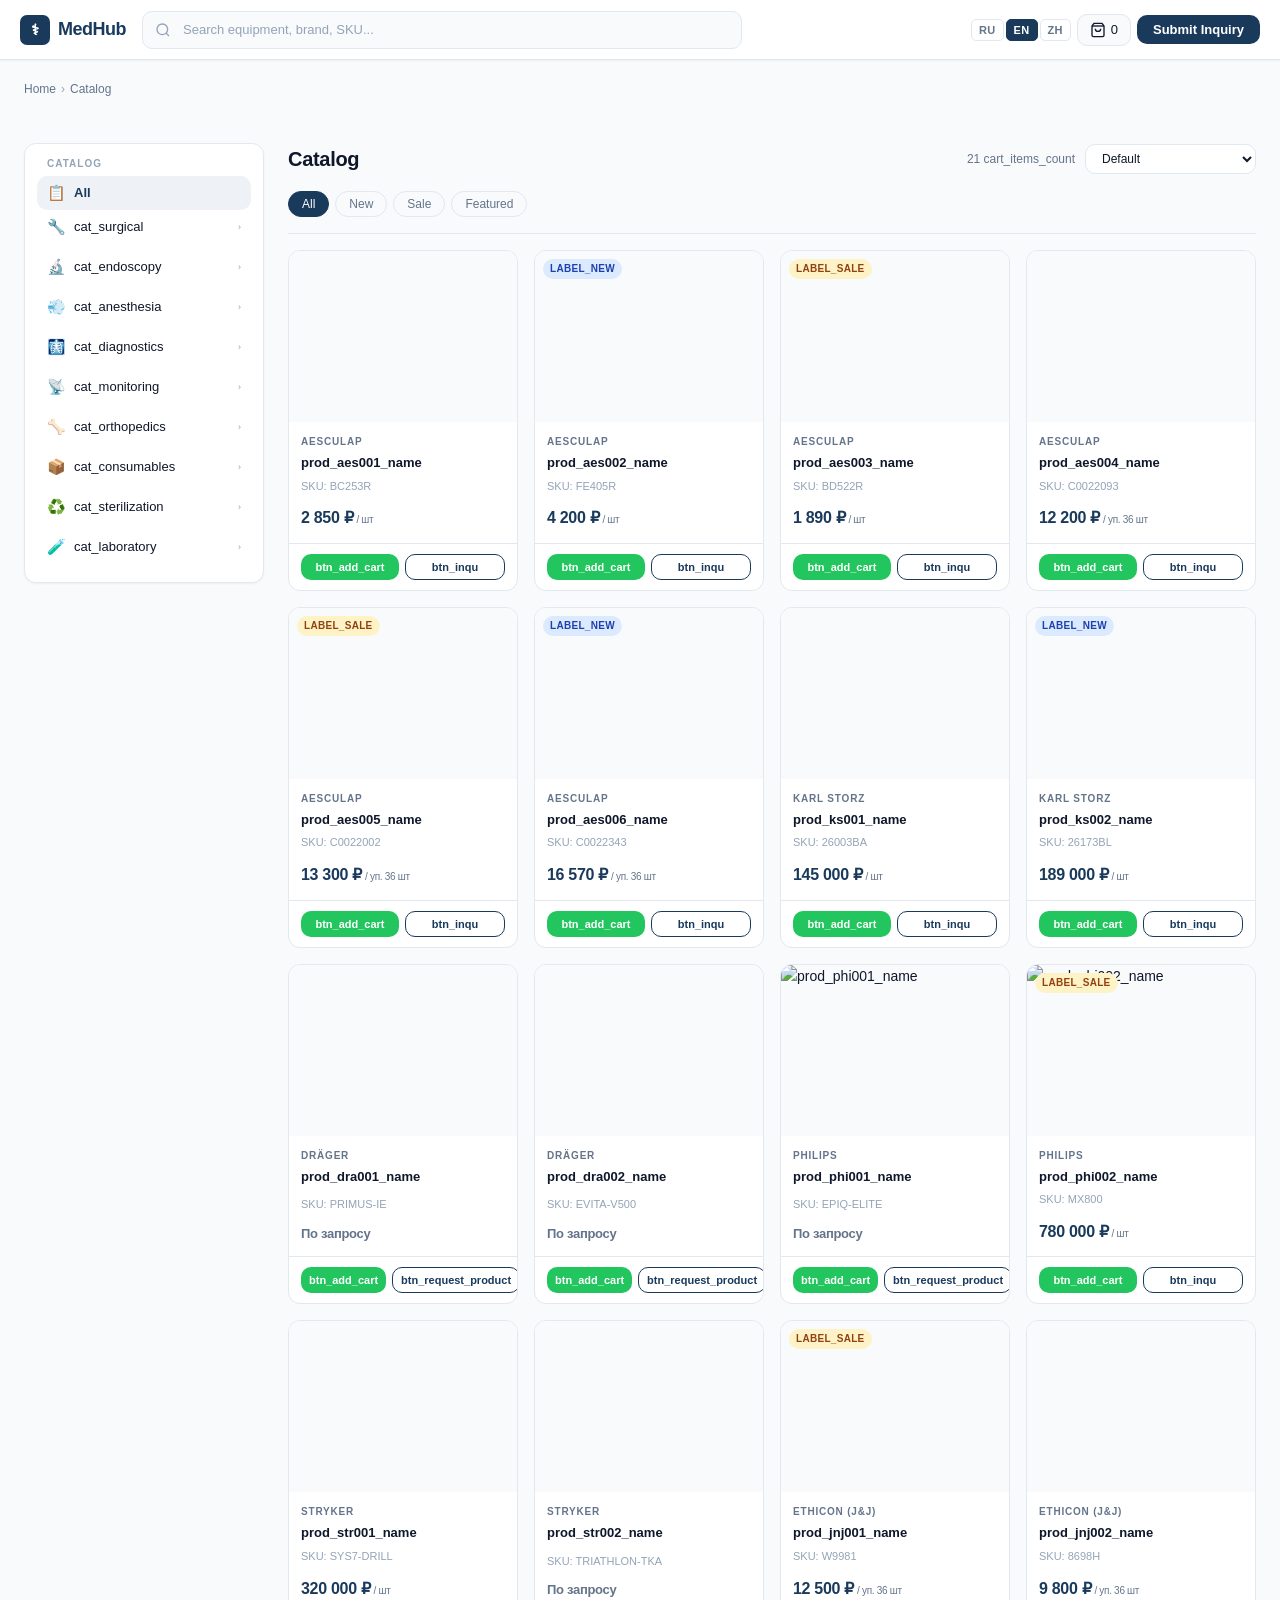
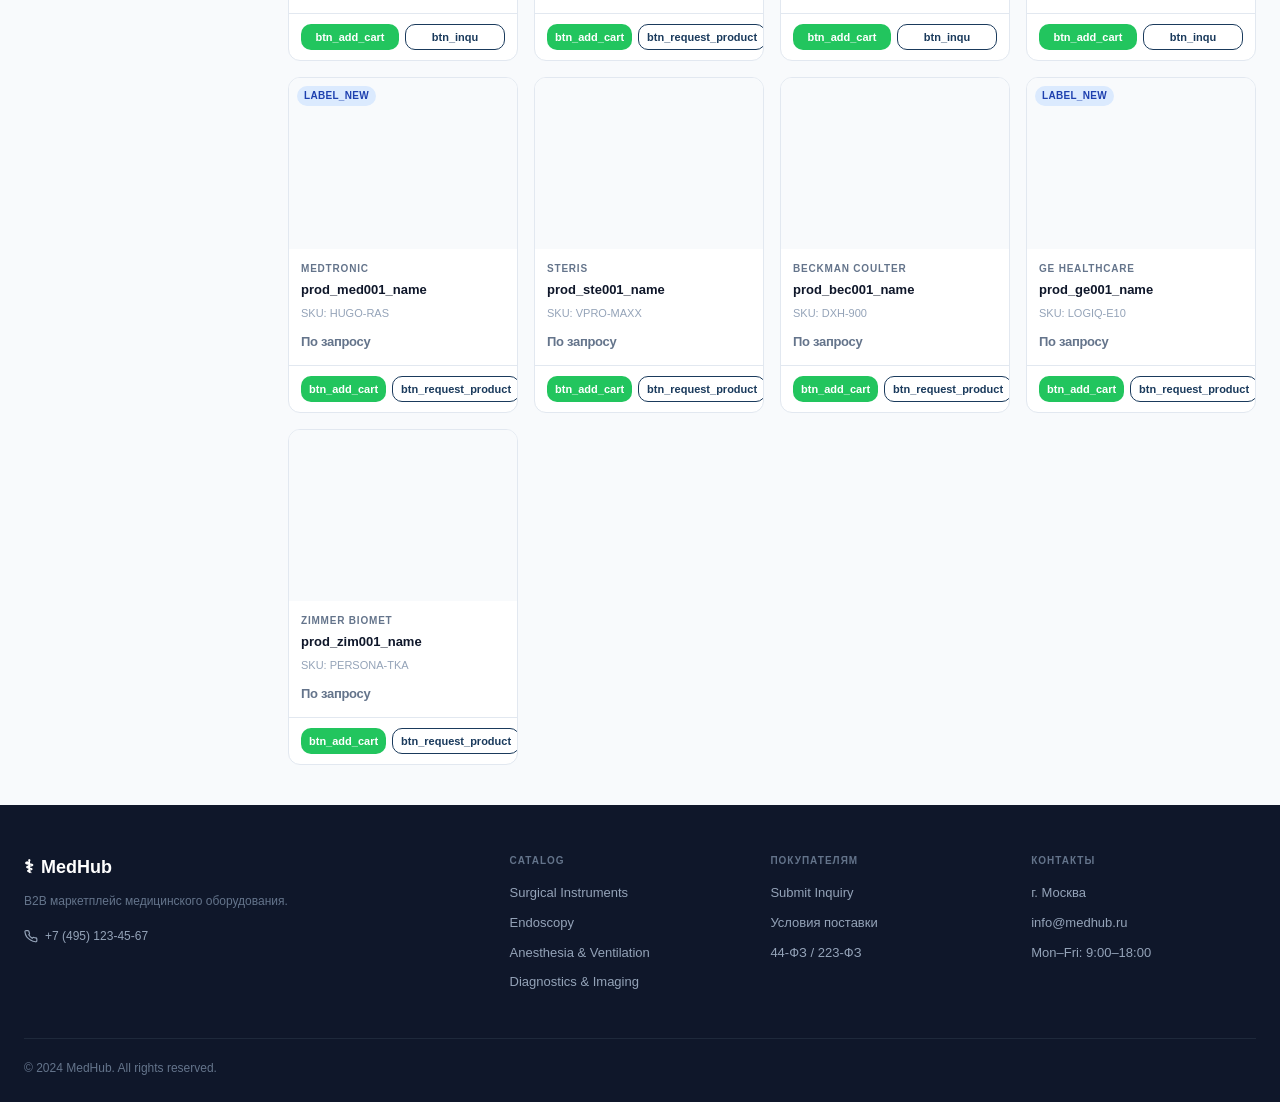
==== commit 6d12ea05: "fix layout" ====
--- a/catalog.html
+++ b/catalog.html
@@ -83,6 +83,8 @@
           <option value="name_asc" data-i18n="sort_name_asc">По названию А–Я</option>
           <option value="name_desc" data-i18n="sort_name_desc">По названию Я–А</option>
           <option value="brand" data-i18n="sort_brand">По бренду</option>
+          <option value="price_asc">Цена: по возрастанию</option>
+          <option value="price_desc">Цена: по убыванию</option>
         </select>
       </div>
 
--- a/assets/css/main.css
+++ b/assets/css/main.css
@@ -643,6 +643,24 @@
   font-size: 11px;
   color: var(--color-text-light);
   margin-top: 2px;
+}
+.product-card__price {
+  font-size: 16px;
+  font-weight: 800;
+  color: var(--color-brand);
+  margin-top: 6px;
+  letter-spacing: -0.3px;
+}
+.product-card__price--request {
+  font-size: 13px;
+  font-weight: 600;
+  color: var(--color-text-muted);
+}
+.product-card__unit {
+  font-size: 10px;
+  font-weight: 500;
+  color: var(--color-text-muted);
+  margin-left: 3px;
 }
 .product-card__footer {
   padding: 10px 12px;
@@ -1068,6 +1086,7 @@
 .toast--success { background: #166534; }
 .toast--error { background: var(--color-danger); }
 @keyframes toastIn { from { transform: translateX(100%); opacity: 0; } to { transform: translateX(0); opacity: 1; } }
+@keyframes spin { to { transform: rotate(360deg); } }
 
 /* ============================
    RESPONSIVE
